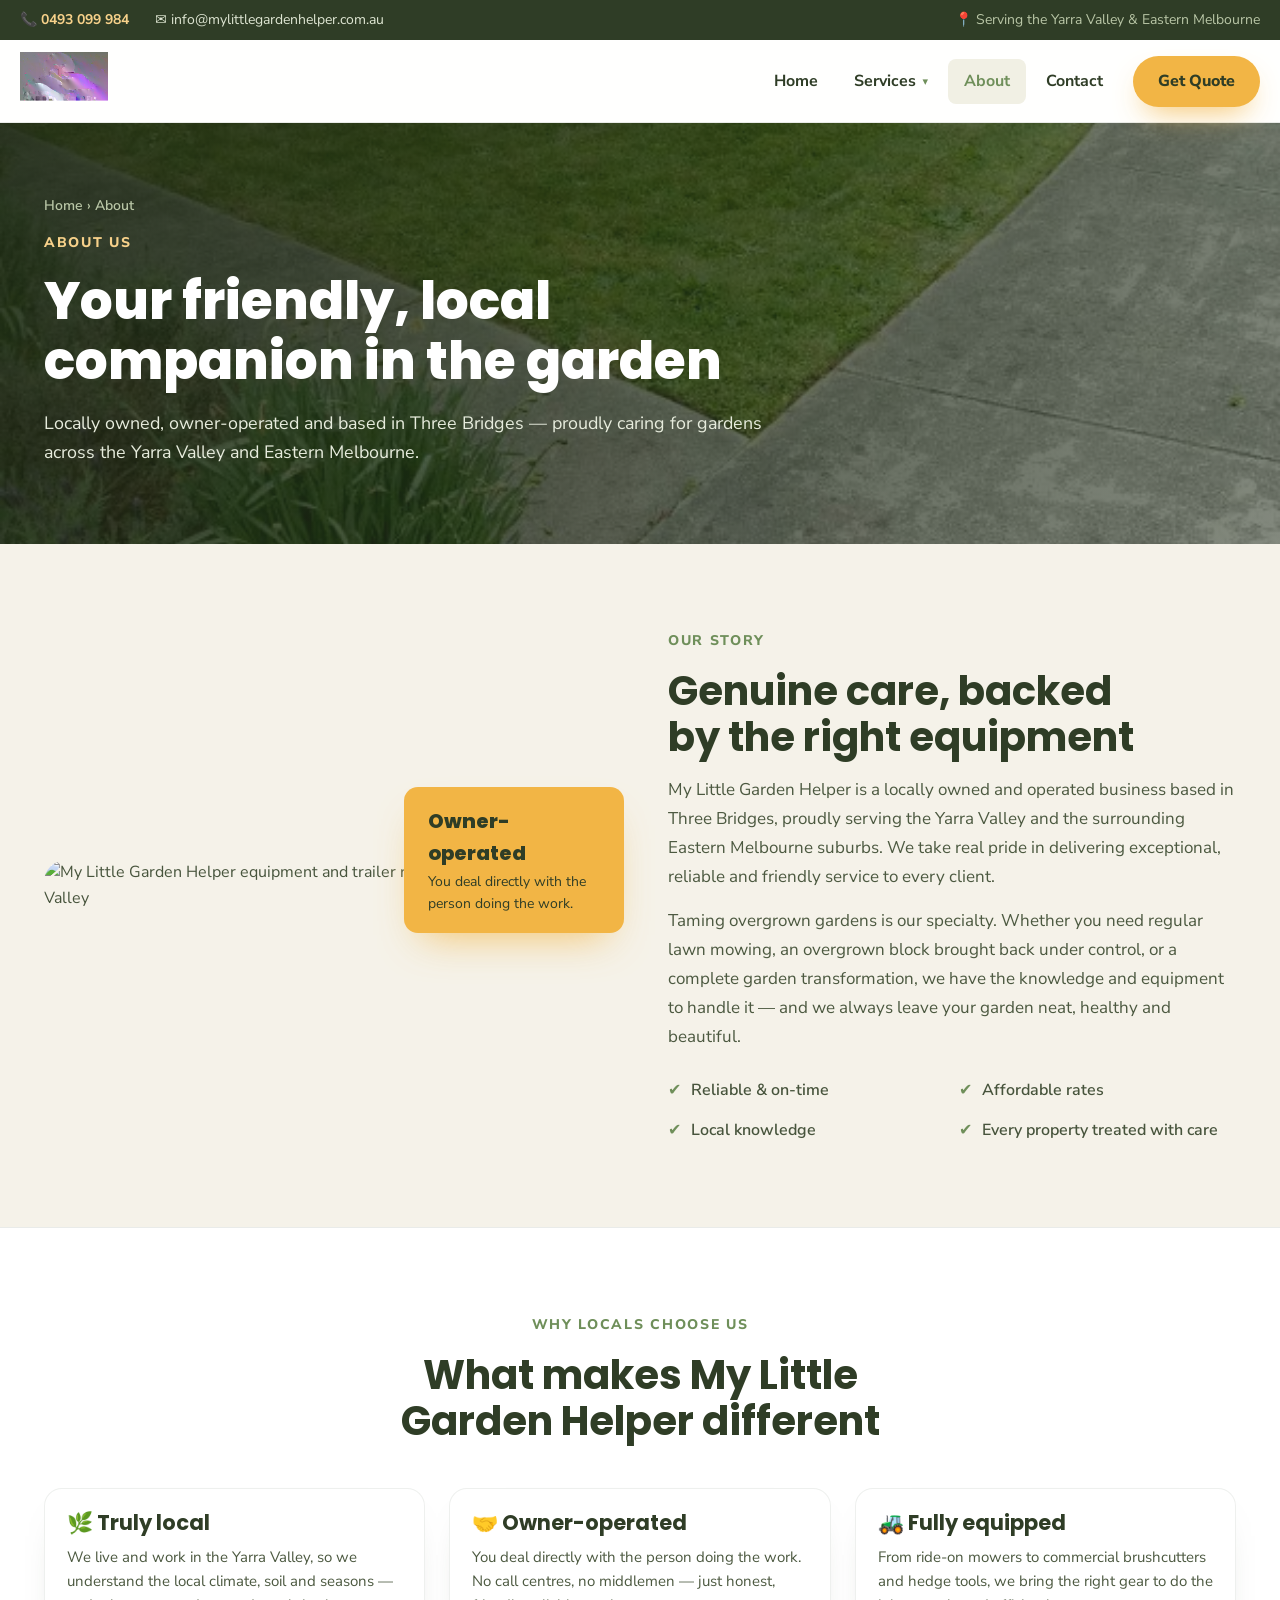
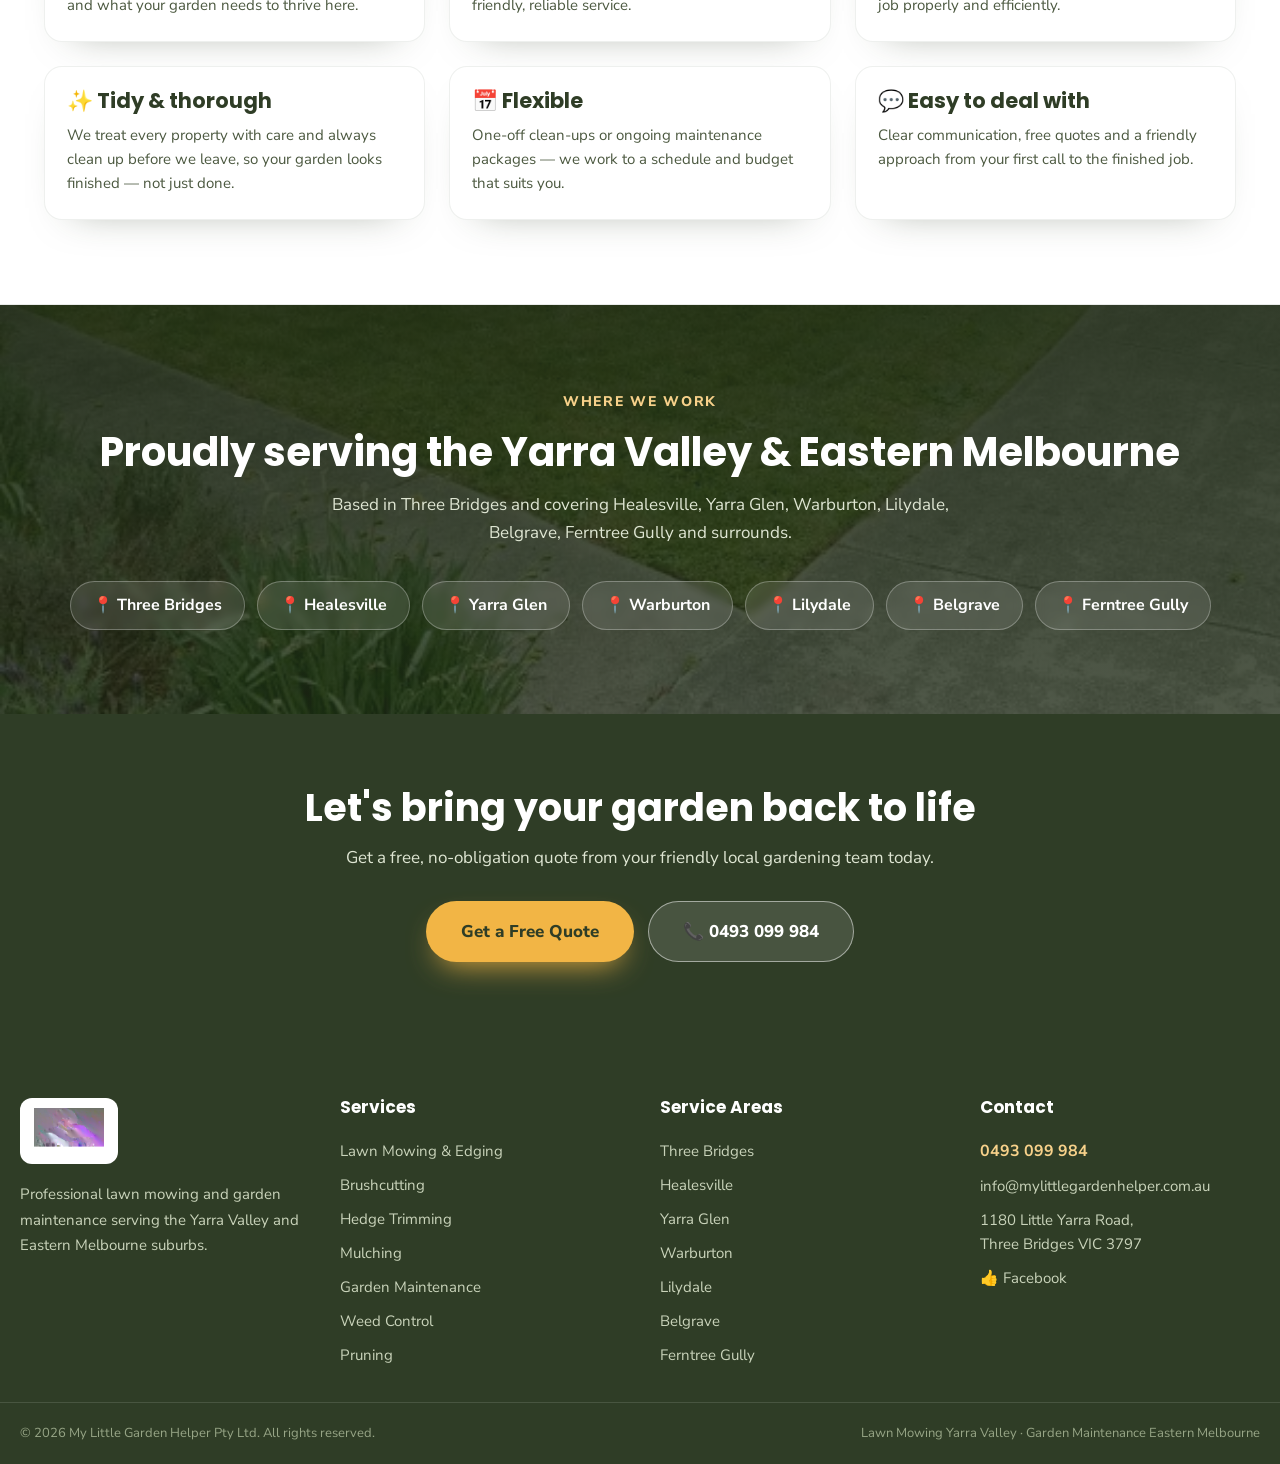
==== about/index.html @ b99c6c78 "Build My Little Garden Helper website (11 pages, SEO/GEO/AEO, Webflow-ready) - Homepage converted fr" ====
<!DOCTYPE html>
<html lang="en-AU">
<head>
<meta charset="utf-8">
<meta name="viewport" content="width=device-width, initial-scale=1">
<title>About My Little Garden Helper | Local Gardeners in the Yarra Valley</title>
<meta name="description" content="Meet My Little Garden Helper — a locally owned, owner-operated lawn mowing and garden maintenance business based in Three Bridges, serving the Yarra Valley and Eastern Melbourne." />
<link rel="canonical" href="https://www.mylittlegardenhelper.com.au/about/" />
<meta name="robots" content="index, follow" />
<meta name="theme-color" content="#2f3d26" />
<meta property="og:type" content="website" />
<meta property="og:site_name" content="My Little Garden Helper" />
<meta property="og:title" content="About My Little Garden Helper | Local Gardeners in the Yarra Valley" />
<meta property="og:description" content="Meet My Little Garden Helper — a locally owned, owner-operated lawn mowing and garden maintenance business based in Three Bridges, serving the Yarra Valley and Eastern Melbourne." />
<meta property="og:url" content="https://www.mylittlegardenhelper.com.au/about/" />
<meta property="og:image" content="https://www.mylittlegardenhelper.com.au/assets/contact.webp" />
<meta property="og:locale" content="en_AU" />
<meta name="twitter:card" content="summary_large_image" />
<meta name="twitter:title" content="About My Little Garden Helper | Local Gardeners in the Yarra Valley" />
<meta name="twitter:description" content="Meet My Little Garden Helper — a locally owned, owner-operated lawn mowing and garden maintenance business based in Three Bridges, serving the Yarra Valley and Eastern Melbourne." />
<meta name="twitter:image" content="https://www.mylittlegardenhelper.com.au/assets/contact.webp" />
<link rel="icon" href="/assets/favicon.svg" type="image/svg+xml" />
<link rel="preconnect" href="https://fonts.googleapis.com" />
<link rel="preconnect" href="https://fonts.gstatic.com" crossorigin />
<link href="https://fonts.googleapis.com/css2?family=Poppins:wght@500;600;700;800&family=Nunito+Sans:wght@400;600;700;800&display=swap" rel="stylesheet" />
<link rel="stylesheet" href="/assets/styles.css" />
<script type="application/ld+json">{"@context":"https://schema.org","@type":"BreadcrumbList","itemListElement":[{"@type":"ListItem","position":1,"name":"Home","item":"https://www.mylittlegardenhelper.com.au/"},{"@type":"ListItem","position":2,"name":"About","item":"https://www.mylittlegardenhelper.com.au/about/"}]}</script>
</head>
<body>
<!-- TOP BAR -->
<div class="topbar">
  <div class="container topbar__inner">
    <div class="topbar__group">
      <a href="tel:+61493099984" class="topbar__phone">📞 0493 099 984</a>
      <a href="mailto:info@mylittlegardenhelper.com.au" class="topbar__email">✉ info@mylittlegardenhelper.com.au</a>
    </div>
    <div class="topbar__loc">📍 Serving the Yarra Valley &amp; Eastern Melbourne</div>
  </div>
</div>

<!-- HEADER -->
<header class="site-header">
  <div class="container site-header__inner">
    <a href="/" class="logo" aria-label="My Little Garden Helper home">
      <img src="/assets/logo.webp" alt="My Little Garden Helper — lawn mowing and garden services Yarra Valley" width="180" height="58" />
    </a>
    <nav class="nav" aria-label="Primary">
      <a href="/" class="nav__link">Home</a>
      <div class="nav__item">
        <a href="/services/" class="nav__link nav__toggle">Services <span class="nav__caret">▾</span></a>
        <div class="nav__dropdown">
          <div class="nav__menu">
            <a href="/services/lawn-mowing/"><span class="ico">🚜</span>Lawn Mowing &amp; Edging</a>
            <a href="/services/brushcutting/"><span class="ico">🌾</span>Brushcutting</a>
            <a href="/services/hedge-trimming/"><span class="ico">✂️</span>Hedge Trimming</a>
            <a href="/services/mulching/"><span class="ico">🍂</span>Mulching</a>
            <a href="/services/garden-maintenance/"><span class="ico">🌳</span>Garden Maintenance</a>
            <a href="/services/weed-control/"><span class="ico">🌱</span>Weed Control</a>
            <a href="/services/pruning/"><span class="ico">🌿</span>Pruning</a>
          </div>
        </div>
      </div>
      <a href="/about/" class="nav__link" aria-current="page">About</a>
      <a href="/contact/" class="nav__link">Contact</a>
      <a href="/contact/" class="btn btn--gold nav__cta">Get Quote</a>
    </nav>
    <button class="nav-toggle" data-nav-toggle aria-label="Toggle menu" aria-expanded="false">☰</button>
  </div>
  <div class="mobile-nav" data-mobile-nav>
    <div class="container">
      <a href="/">Home</a>
      <div class="mobile-nav__label">Services</div>
      <a href="/services/lawn-mowing/" class="mobile-nav__svc">🚜 Lawn Mowing &amp; Edging</a>
      <a href="/services/brushcutting/" class="mobile-nav__svc">🌾 Brushcutting</a>
      <a href="/services/hedge-trimming/" class="mobile-nav__svc">✂️ Hedge Trimming</a>
      <a href="/services/mulching/" class="mobile-nav__svc">🍂 Mulching</a>
      <a href="/services/garden-maintenance/" class="mobile-nav__svc">🌳 Garden Maintenance</a>
      <a href="/services/weed-control/" class="mobile-nav__svc">🌱 Weed Control</a>
      <a href="/services/pruning/" class="mobile-nav__svc">🌿 Pruning</a>
      <a href="/about/" class="mobile-nav__sep">About</a>
      <a href="/contact/" class="mobile-nav__sep">Contact</a>
      <a href="/contact/" class="mobile-nav__cta">Get a Free Quote</a>
    </div>
  </div>
</header>

<main>

<section class="page-hero">
  <div class="page-hero__bg" style="background-image: url('/assets/hero.webp');"></div>
  <div class="page-hero__overlay"></div>
  <div class="container">
    <div class="page-hero__inner">
      <nav class="breadcrumb" aria-label="Breadcrumb"><a href="/">Home</a> › <span>About</span></nav>
      <span class="eyebrow eyebrow--gold" style="margin-top:14px;">About us</span>
      <h1 class="page-hero__title">Your friendly, local companion in the garden</h1>
      <p class="page-hero__text">Locally owned, owner-operated and based in Three Bridges — proudly caring for gardens across the Yarra Valley and Eastern Melbourne.</p>
    </div>
  </div>
</section>

<section class="section">
  <div class="container about-grid">
    <div class="about__media reveal">
      <img src="/assets/contact.webp" alt="My Little Garden Helper equipment and trailer ready for a job in the Yarra Valley" loading="lazy" />
      <div class="about__badge">
        <div class="about__badge-title">Owner-operated</div>
        <div class="about__badge-text">You deal directly with the person doing the work.</div>
      </div>
    </div>
    <div class="about__body reveal">
      <span class="eyebrow">Our story</span>
      <h2 class="section-title" style="text-align:left; margin-top:14px;">Genuine care, backed by the right equipment</h2>
      <p>My Little Garden Helper is a locally owned and operated business based in Three Bridges, proudly serving the Yarra Valley and the surrounding Eastern Melbourne suburbs. We take real pride in delivering exceptional, reliable and friendly service to every client.</p>
      <p>Taming overgrown gardens is our specialty. Whether you need regular lawn mowing, an overgrown block brought back under control, or a complete garden transformation, we have the knowledge and equipment to handle it — and we always leave your garden neat, healthy and beautiful.</p>
      <ul class="checklist">
        <li><span class="tick">✔</span><span>Reliable &amp; on-time</span></li>
        <li><span class="tick">✔</span><span>Affordable rates</span></li>
        <li><span class="tick">✔</span><span>Local knowledge</span></li>
        <li><span class="tick">✔</span><span>Every property treated with care</span></li>
      </ul>
    </div>
  </div>
</section>

<section class="section" style="background: var(--white); border-top:1px solid var(--line); border-bottom:1px solid var(--line);">
  <div class="container">
    <div class="section-head reveal">
      <span class="eyebrow">Why locals choose us</span>
      <h2 class="section-title">What makes My Little Garden Helper different</h2>
    </div>
    <div class="services-grid">
      <div class="service-card reveal" style="padding:0;"><div class="service-card__body"><h3>🌿 Truly local</h3><p>We live and work in the Yarra Valley, so we understand the local climate, soil and seasons — and what your garden needs to thrive here.</p></div></div>
      <div class="service-card reveal"><div class="service-card__body"><h3>🤝 Owner-operated</h3><p>You deal directly with the person doing the work. No call centres, no middlemen — just honest, friendly, reliable service.</p></div></div>
      <div class="service-card reveal"><div class="service-card__body"><h3>🚜 Fully equipped</h3><p>From ride-on mowers to commercial brushcutters and hedge tools, we bring the right gear to do the job properly and efficiently.</p></div></div>
      <div class="service-card reveal"><div class="service-card__body"><h3>✨ Tidy &amp; thorough</h3><p>We treat every property with care and always clean up before we leave, so your garden looks finished — not just done.</p></div></div>
      <div class="service-card reveal"><div class="service-card__body"><h3>📅 Flexible</h3><p>One-off clean-ups or ongoing maintenance packages — we work to a schedule and budget that suits you.</p></div></div>
      <div class="service-card reveal"><div class="service-card__body"><h3>💬 Easy to deal with</h3><p>Clear communication, free quotes and a friendly approach from your first call to the finished job.</p></div></div>
    </div>
  </div>
</section>

<section class="media-section">
  <div class="media-section__bg" style="background-image: url('/assets/hero.webp');"></div>
  <div class="media-section__overlay"></div>
  <div class="container media-section__inner reveal">
    <span class="eyebrow eyebrow--gold">Where we work</span>
    <h2 class="media-section__title">Proudly serving the Yarra Valley &amp; Eastern Melbourne</h2>
    <p class="media-section__text">Based in Three Bridges and covering Healesville, Yarra Glen, Warburton, Lilydale, Belgrave, Ferntree Gully and surrounds.</p>
    <div class="chips">
      <span class="chip">📍 Three Bridges</span><span class="chip">📍 Healesville</span><span class="chip">📍 Yarra Glen</span><span class="chip">📍 Warburton</span><span class="chip">📍 Lilydale</span><span class="chip">📍 Belgrave</span><span class="chip">📍 Ferntree Gully</span>
    </div>
  </div>
</section>

<section class="cta-band">
  <div class="container cta-band__inner reveal">
    <h2 class="cta-band__title">Let's bring your garden back to life</h2>
    <p class="cta-band__text">Get a free, no-obligation quote from your friendly local gardening team today.</p>
    <div class="cta-band__actions">
      <a href="/contact/" class="btn btn--gold btn--lg">Get a Free Quote</a>
      <a href="tel:+61493099984" class="btn btn--outline btn--lg">📞 0493 099 984</a>
    </div>
  </div>
</section>


</main>
<!-- FOOTER -->
<footer class="site-footer">
  <div class="container site-footer__grid">
    <div>
      <img src="/assets/logo.webp" alt="My Little Garden Helper logo" class="footer-logo" width="200" height="66" />
      <p>Professional lawn mowing and garden maintenance serving the Yarra Valley and Eastern Melbourne suburbs.</p>
    </div>
    <div>
      <h4>Services</h4>
      <a href="/services/lawn-mowing/">Lawn Mowing &amp; Edging</a>
      <a href="/services/brushcutting/">Brushcutting</a>
      <a href="/services/hedge-trimming/">Hedge Trimming</a>
      <a href="/services/mulching/">Mulching</a>
      <a href="/services/garden-maintenance/">Garden Maintenance</a>
      <a href="/services/weed-control/">Weed Control</a>
      <a href="/services/pruning/">Pruning</a>
    </div>
    <div>
      <h4>Service Areas</h4>
      <span class="footer-span">Three Bridges</span>
      <span class="footer-span">Healesville</span>
      <span class="footer-span">Yarra Glen</span>
      <span class="footer-span">Warburton</span>
      <span class="footer-span">Lilydale</span>
      <span class="footer-span">Belgrave</span>
      <span class="footer-span">Ferntree Gully</span>
    </div>
    <div>
      <h4>Contact</h4>
      <a href="tel:+61493099984" class="footer-phone">0493 099 984</a>
      <a href="mailto:info@mylittlegardenhelper.com.au">info@mylittlegardenhelper.com.au</a>
      <span class="footer-span">1180 Little Yarra Road,<br />Three Bridges VIC 3797</span>
      <a href="https://www.facebook.com/profile.php?id=100083377355214" target="_blank" rel="noopener">👍 Facebook</a>
    </div>
  </div>
  <div class="site-footer__bottom">
    <div class="container site-footer__bottom-inner">
      <span>© 2026 My Little Garden Helper Pty Ltd. All rights reserved.</span>
      <span>Lawn Mowing Yarra Valley · Garden Maintenance Eastern Melbourne</span>
    </div>
  </div>
</footer>

<script src="/assets/main.js"></script>
</body>
</html>
---- assets/styles.css ----
/* ===================================================================
   My Little Garden Helper — Brand stylesheet
   Brand kit sourced from the Claude Design homepage:
   Forest #2f3d26 · Leaf #6f8f5a · Gold #f2b545 · Cream #f5f2e9
   Display: Poppins · Body: Nunito Sans
   Webflow-ready: class-based, semantic, no build step.
   =================================================================== */

/* ---------- Design tokens ---------- */
:root {
  /* Brand greens */
  --forest-900: #1f2a16;
  --forest-800: #2f3d26;   /* headings, footer, deep sections */
  --forest-700: #47543c;   /* body text on light */
  --leaf-600:   #556e44;   /* links */
  --leaf-500:   #6f8f5a;   /* primary brand green */
  --leaf-300:   #b9c6a6;
  --leaf-100:   #dfe6d3;

  /* Warm gold accent */
  --gold-500: #f2b545;     /* primary CTA */
  --gold-300: #f7d18a;

  /* Neutrals (warm, green-tinted) */
  --text-body:  #4c5940;
  --text-muted: #6f7a5b;
  --cream:      #f5f2e9;   /* page background */
  --sand:       #eef0e3;   /* alt section */
  --oat:        #f1f0e4;   /* soft chips / hovers */
  --paper:      #faf9f3;   /* inputs */
  --white:      #ffffff;
  --line:       rgba(47, 61, 38, 0.10);

  /* Status */
  --before-red: #b4472f;

  /* Type */
  --font-display: 'Poppins', system-ui, -apple-system, sans-serif;
  --font-body:    'Nunito Sans', system-ui, -apple-system, sans-serif;

  /* Radii */
  --radius-sm: 10px;
  --radius-md: 14px;
  --radius-lg: 18px;
  --radius-xl: 22px;
  --radius-pill: 999px;

  /* Elevation (green-tinted) */
  --shadow-sm: 0 6px 14px -8px rgba(47, 61, 38, 0.35);
  --shadow-md: 0 18px 40px -30px rgba(47, 61, 38, 0.5);
  --shadow-lg: 0 30px 60px -34px rgba(47, 61, 38, 0.6);
  --shadow-gold: 0 14px 30px -12px rgba(242, 181, 69, 0.9);

  /* Layout */
  --container: 1240px;
}

/* ---------- Reset / base ---------- */
* { box-sizing: border-box; }
html { scroll-behavior: smooth; -webkit-text-size-adjust: 100%; }
body {
  margin: 0;
  font-family: var(--font-body);
  color: var(--forest-700);
  background: var(--cream);
  line-height: 1.6;
  -webkit-font-smoothing: antialiased;
  overflow-x: hidden;
}
h1, h2, h3, h4 { font-family: var(--font-display); color: var(--forest-800); margin: 0; line-height: 1.15; }
p { margin: 0; }
img { display: block; max-width: 100%; height: auto; }
a { color: var(--leaf-600); text-decoration: none; transition: color .2s ease; }
a:hover { color: var(--gold-500); }
ul { margin: 0; padding: 0; list-style: none; }
input, select, textarea, button { font-family: inherit; }
:focus-visible { outline: 3px solid var(--gold-500); outline-offset: 2px; border-radius: 4px; }

/* ---------- Layout helpers ---------- */
.container { max-width: var(--container); margin: 0 auto; padding: 0 24px; }
.section { padding: 84px 0; }
.section--tight { padding: 56px 0; }
.eyebrow {
  display: inline-block;
  color: var(--leaf-500);
  font-weight: 800;
  letter-spacing: .12em;
  text-transform: uppercase;
  font-size: 14px;
}
.eyebrow--gold { color: var(--gold-300); }
.section-head { text-align: center; max-width: 720px; margin: 0 auto 44px; }
.section-title { font-size: clamp(28px, 3.4vw, 40px); margin-top: 14px; text-wrap: balance; }
.section-intro { font-size: 17px; line-height: 1.65; margin-top: 14px; color: var(--text-body); }
.text-center { text-align: center; }

/* ---------- Buttons ---------- */
.btn {
  display: inline-flex; align-items: center; justify-content: center; gap: 10px;
  padding: 15px 32px;
  font-weight: 800; font-size: 16px;
  border-radius: var(--radius-pill);
  border: 1px solid transparent;
  cursor: pointer;
  transition: transform .2s ease, background .2s ease, color .2s ease, box-shadow .2s ease;
  text-align: center;
}
.btn:hover { transform: translateY(-2px); }
.btn--gold { background: var(--gold-500); color: var(--forest-800); box-shadow: var(--shadow-gold); }
.btn--gold:hover { background: var(--forest-800); color: var(--white); }
.btn--dark { background: var(--forest-800); color: var(--white); }
.btn--dark:hover { background: var(--leaf-500); color: var(--white); }
.btn--outline { background: rgba(255,255,255,0.12); border-color: rgba(255,255,255,0.5); color: var(--white); }
.btn--outline:hover { background: rgba(255,255,255,0.22); color: var(--white); }
.btn--lg { padding: 16px 34px; font-size: 17px; }

/* ---------- Top bar ---------- */
.topbar { background: var(--forest-800); color: var(--leaf-100); font-size: 14px; }
.topbar__inner {
  display: flex; flex-wrap: wrap; gap: 8px 26px; align-items: center; justify-content: space-between;
  padding: 9px 0;
}
.topbar__group { display: flex; flex-wrap: wrap; gap: 8px 26px; align-items: center; }
.topbar a { display: inline-flex; align-items: center; gap: 8px; }
.topbar__phone { color: var(--gold-300); font-weight: 700; }
.topbar__phone:hover { color: var(--white); }
.topbar__email { color: var(--leaf-100); }
.topbar__email:hover { color: var(--white); }
.topbar__loc { display: inline-flex; align-items: center; gap: 8px; color: var(--leaf-300); }

/* ---------- Header / nav ---------- */
.site-header {
  position: sticky; top: 0; z-index: 60;
  background: rgba(255,255,255,0.95);
  backdrop-filter: blur(10px);
  border-bottom: 1px solid var(--line);
}
.site-header__inner {
  display: flex; align-items: center; justify-content: space-between; gap: 20px;
  padding: 12px 0;
}
.logo { display: flex; align-items: center; }
.logo img { height: 58px; width: auto; }
.nav { display: flex; align-items: center; gap: 4px; }
.nav__link {
  padding: 10px 16px; font-weight: 700; color: var(--forest-800);
  border-radius: 8px;
}
.nav__link:hover, .nav__link[aria-current="page"] { color: var(--leaf-500); background: var(--oat); }

.nav__item { position: relative; }
.nav__toggle { display: inline-flex; align-items: center; gap: 6px; background: none; border: none; }
.nav__caret { font-size: 11px; color: var(--leaf-500); }
.nav__dropdown {
  position: absolute; top: 100%; left: 0; padding-top: 8px; width: 300px;
  opacity: 0; visibility: hidden; transform: translateY(6px);
  transition: opacity .18s ease, transform .18s ease, visibility .18s;
}
.nav__item:hover .nav__dropdown, .nav__item:focus-within .nav__dropdown {
  opacity: 1; visibility: visible; transform: translateY(0);
}
.nav__menu {
  background: var(--white); border: 1px solid var(--line); border-radius: var(--radius-md);
  box-shadow: 0 24px 48px -20px rgba(47,61,38,0.35); padding: 8px;
}
.nav__menu a {
  display: flex; align-items: center; gap: 12px; padding: 11px 12px;
  border-radius: var(--radius-sm); color: var(--forest-800); font-weight: 600;
}
.nav__menu a:hover { background: var(--oat); color: var(--leaf-600); }
.nav__menu .ico { font-size: 18px; }
.nav__cta { margin-left: 10px; padding: 12px 24px; }

.nav-toggle {
  display: none; background: var(--forest-800); color: #fff; border: none;
  width: 46px; height: 46px; border-radius: var(--radius-sm); font-size: 20px; cursor: pointer;
}
.mobile-nav { display: none; border-top: 1px solid var(--line); background: var(--white); padding: 12px 0 20px; }
.mobile-nav.is-open { display: block; animation: fadeUp .2s ease both; }
.mobile-nav a { display: block; padding: 12px 4px; font-weight: 700; color: var(--forest-800); }
.mobile-nav__label {
  padding: 12px 4px 6px; font-weight: 800; color: var(--leaf-500);
  font-size: 13px; letter-spacing: .05em; text-transform: uppercase;
}
.mobile-nav__svc { display: flex !important; gap: 10px; padding: 10px 4px !important; color: var(--text-body) !important; font-weight: 600 !important; }
.mobile-nav__sep { border-top: 1px solid #eee; }
.mobile-nav__cta { text-align: center; margin-top: 14px; padding: 14px; background: var(--gold-500); color: var(--forest-800) !important; border-radius: var(--radius-pill); }

/* ---------- Hero ---------- */
.hero { position: relative; }
.hero__bg { position: absolute; inset: 0; background-size: cover; background-position: center; }
.hero__overlay {
  position: absolute; inset: 0;
  background: linear-gradient(100deg, rgba(31,42,22,0.86) 0%, rgba(31,42,22,0.62) 42%, rgba(31,42,22,0.12) 100%);
}
.hero__inner { position: relative; padding: 96px 0 108px; }
.hero__content { max-width: 660px; animation: fadeUp .7s ease both; }
.hero__badge {
  display: inline-flex; align-items: center; gap: 8px;
  background: rgba(242,181,69,0.2); border: 1px solid rgba(242,181,69,0.5);
  color: var(--gold-300); font-weight: 700; font-size: 14px;
  padding: 8px 16px; border-radius: var(--radius-pill);
}
.hero__title { color: #fff; font-size: clamp(38px, 5.4vw, 62px); line-height: 1.05; font-weight: 800; margin: 22px 0 0; text-wrap: balance; }
.hero__text { color: #e7ecdd; font-size: clamp(17px, 1.5vw, 20px); line-height: 1.6; margin-top: 20px; max-width: 560px; }
.hero__text strong { color: #fff; }
.hero__actions { display: flex; flex-wrap: wrap; gap: 14px; margin-top: 32px; }
.hero__stats { display: flex; flex-wrap: wrap; gap: 28px; margin-top: 40px; }
.hero__stat-num { color: var(--gold-300); font-size: 30px; font-family: var(--font-display); font-weight: 800; }
.hero__stat-label { color: #cfd8c1; font-size: 14px; }
.hero__divider { width: 1px; background: rgba(255,255,255,0.25); }

/* Compact page hero (interior pages) */
.page-hero { position: relative; }
.page-hero__bg { position: absolute; inset: 0; background-size: cover; background-position: center; }
.page-hero__overlay { position: absolute; inset: 0; background: linear-gradient(120deg, rgba(31,42,22,0.9) 0%, rgba(31,42,22,0.72) 55%, rgba(31,42,22,0.55) 100%); }
.page-hero__inner { position: relative; padding: 72px 0 78px; max-width: 760px; animation: fadeUp .6s ease both; }
.page-hero__title { color: #fff; font-size: clamp(32px, 4.4vw, 52px); font-weight: 800; margin-top: 16px; text-wrap: balance; }
.page-hero__text { color: #e7ecdd; font-size: clamp(16px, 1.4vw, 19px); line-height: 1.6; margin-top: 18px; }
.breadcrumb { color: var(--leaf-300); font-size: 14px; font-weight: 600; }
.breadcrumb a { color: var(--leaf-300); }
.breadcrumb a:hover { color: var(--gold-300); }

/* ---------- Feature strip ---------- */
.feature-strip { background: var(--leaf-500); }
.feature-strip__grid {
  display: grid; grid-template-columns: repeat(auto-fit, minmax(230px, 1fr)); gap: 14px;
  padding: 26px 0;
}
.feature { display: flex; align-items: center; gap: 14px; color: #fff; }
.feature__ico { font-size: 26px; }
.feature__title { font-weight: 800; font-family: var(--font-display); }
.feature__text { font-size: 14px; color: #e3ecd7; }

/* ---------- Intro block ---------- */
.intro { max-width: 900px; margin: 0 auto; text-align: center; }
.intro p { font-size: 18px; line-height: 1.7; margin-top: 20px; color: var(--text-body); }
.intro strong { color: var(--forest-800); }

/* ---------- Service cards ---------- */
.services-grid { display: grid; grid-template-columns: repeat(auto-fill, minmax(300px, 1fr)); gap: 24px; }
.service-card {
  background: var(--white); border: 1px solid rgba(47,61,38,0.08);
  border-radius: var(--radius-lg); overflow: hidden; box-shadow: var(--shadow-md);
  display: flex; flex-direction: column;
  transition: transform .25s ease, box-shadow .25s ease;
}
.service-card:hover { transform: translateY(-6px); box-shadow: 0 28px 50px -28px rgba(47,61,38,0.55); }
.service-card__media { height: 200px; overflow: hidden; position: relative; }
.service-card__media img { width: 100%; height: 100%; object-fit: cover; transition: transform .5s ease; }
.service-card:hover .service-card__media img { transform: scale(1.06); }
.service-card__icon {
  position: absolute; top: 14px; left: 14px; background: rgba(255,255,255,0.94);
  width: 46px; height: 46px; border-radius: 12px; display: grid; place-items: center;
  font-size: 22px; box-shadow: 0 6px 14px -8px rgba(0,0,0,0.5);
}
.service-card__body { padding: 22px 22px 24px; flex: 1; display: flex; flex-direction: column; }
.service-card__body h3 { font-size: 21px; }
.service-card__body p { font-size: 15px; line-height: 1.6; margin-top: 10px; color: var(--text-body); flex: 1; }
.service-card__link { margin-top: 16px; font-weight: 800; color: var(--leaf-500); display: inline-flex; align-items: center; gap: 6px; transition: gap .2s ease, color .2s ease; }
.service-card__link:hover { gap: 12px; color: var(--gold-500); }

/* ---------- About ---------- */
.about-grid { display: grid; grid-template-columns: repeat(auto-fit, minmax(320px, 1fr)); gap: 56px; align-items: center; }
.about__media { position: relative; }
.about__media img { width: 100%; border-radius: var(--radius-xl); box-shadow: var(--shadow-lg); }
.about__badge {
  position: absolute; bottom: -22px; right: -12px; background: var(--gold-500); color: var(--forest-800);
  padding: 18px 24px; border-radius: var(--radius-md); box-shadow: 0 20px 40px -18px rgba(242,181,69,0.8); max-width: 220px;
}
.about__badge-title { font-family: var(--font-display); font-weight: 800; font-size: 20px; }
.about__badge-text { font-size: 14px; margin-top: 2px; }
.about__body p { font-size: 17px; line-height: 1.7; margin-top: 16px; color: var(--text-body); }
.checklist { display: grid; grid-template-columns: 1fr 1fr; gap: 14px; margin-top: 26px; }
.checklist li { display: flex; gap: 10px; align-items: flex-start; font-weight: 600; }
.checklist .tick { color: var(--leaf-500); font-weight: 800; }

/* ---------- Before / after ---------- */
.ba-grid { display: grid; grid-template-columns: repeat(auto-fit, minmax(300px, 1fr)); gap: 24px; }
.ba-card { position: relative; border-radius: var(--radius-lg); overflow: hidden; box-shadow: 0 20px 44px -30px rgba(47,61,38,0.6); }
.ba-card img { width: 100%; height: 380px; object-fit: cover; }
.ba-badge { position: absolute; top: 16px; left: 16px; color: #fff; font-weight: 800; padding: 8px 18px; border-radius: var(--radius-pill); font-size: 14px; letter-spacing: .05em; }
.ba-badge--before { background: var(--before-red); }
.ba-badge--after { background: var(--leaf-500); }

/* ---------- Dark media section (areas) ---------- */
.media-section { position: relative; }
.media-section__bg { position: absolute; inset: 0; background-size: cover; background-position: center; }
.media-section__overlay { position: absolute; inset: 0; background: linear-gradient(180deg, rgba(31,42,22,0.9), rgba(31,42,22,0.78)); }
.media-section__inner { position: relative; text-align: center; padding: 84px 0; }
.media-section__title { color: #fff; font-size: clamp(28px, 3.4vw, 40px); margin-top: 14px; }
.media-section__text { color: var(--leaf-100); font-size: 17px; line-height: 1.65; margin: 16px auto 0; max-width: 640px; }
.chips { display: flex; flex-wrap: wrap; justify-content: center; gap: 12px; margin-top: 34px; }
.chip {
  background: rgba(255,255,255,0.1); border: 1px solid rgba(255,255,255,0.28); color: #fff;
  font-weight: 700; padding: 11px 22px; border-radius: var(--radius-pill); backdrop-filter: blur(4px);
}

/* ---------- FAQ ---------- */
.faq { max-width: 860px; margin: 0 auto; }
.faq__list { display: flex; flex-direction: column; gap: 14px; }
.faq__item { background: var(--white); border: 1px solid var(--line); border-radius: var(--radius-md); overflow: hidden; }
.faq__q {
  width: 100%; text-align: left; background: none; border: none;
  padding: 20px 22px; display: flex; align-items: center; justify-content: space-between; gap: 16px; cursor: pointer;
  font-family: var(--font-display); font-weight: 700; font-size: 17px; color: var(--forest-800);
}
.faq__sign { flex: none; width: 30px; height: 30px; border-radius: 8px; background: var(--oat); color: var(--leaf-500); font-weight: 800; font-size: 20px; display: grid; place-items: center; transition: transform .2s ease; }
.faq__item.is-open .faq__sign { transform: rotate(180deg); }
.faq__a { max-height: 0; overflow: hidden; transition: max-height .3s ease; }
.faq__a-inner { padding: 0 22px 22px; font-size: 16px; line-height: 1.7; color: var(--text-body); }

/* ---------- Contact ---------- */
.contact-section { background: var(--sand); }
.contact-grid { display: grid; grid-template-columns: repeat(auto-fit, minmax(320px, 1fr)); gap: 48px; }
.contact-methods { display: flex; flex-direction: column; gap: 18px; margin-top: 30px; }
.contact-method { display: flex; gap: 16px; align-items: center; }
.contact-method__ico { width: 52px; height: 52px; border-radius: var(--radius-md); background: var(--leaf-500); color: #fff; display: grid; place-items: center; font-size: 22px; flex: none; }
.contact-method__label { display: block; font-size: 13px; color: var(--text-muted); font-weight: 700; text-transform: uppercase; letter-spacing: .05em; }
.contact-method__value { display: block; font-family: var(--font-display); font-weight: 700; font-size: 18px; color: var(--forest-800); word-break: break-word; }
.social-link { display: inline-flex; align-items: center; gap: 10px; margin-top: 26px; font-weight: 800; color: var(--forest-800); }
.social-link:hover { color: var(--gold-500); }

.quote-card { background: var(--white); border-radius: var(--radius-xl); padding: 30px; box-shadow: var(--shadow-lg); }
.quote-card h2, .quote-card h3 { font-size: 22px; margin-bottom: 4px; }
.quote-card__note { font-size: 14px; color: var(--text-muted); margin-bottom: 18px; }
.field { display: block; margin-top: 14px; }
.field__label { display: block; font-size: 13px; font-weight: 700; color: var(--text-body); margin-bottom: 6px; }
.field__row { display: grid; grid-template-columns: 1fr 1fr; gap: 14px; }
.input, .select, .textarea {
  width: 100%; padding: 12px 14px; border: 1px solid rgba(47,61,38,0.18);
  border-radius: var(--radius-sm); font-size: 15px; background: var(--paper); color: var(--forest-800);
  transition: border-color .2s ease, box-shadow .2s ease;
}
.input:focus, .select:focus, .textarea:focus { outline: none; border-color: var(--leaf-500); box-shadow: 0 0 0 3px rgba(111,143,90,0.18); }
.textarea { resize: vertical; }
.form-success { text-align: center; padding: 40px 10px; }
.form-success__ico { font-size: 54px; }
.form-success h3 { font-size: 24px; margin-top: 12px; }
.form-success p { font-size: 16px; line-height: 1.6; margin-top: 10px; color: var(--text-body); }
.is-hidden { display: none !important; }

/* ---------- CTA band ---------- */
.cta-band { background: var(--forest-800); }
.cta-band__inner { text-align: center; padding: 72px 0; }
.cta-band__title { color: #fff; font-size: clamp(26px, 3.2vw, 38px); }
.cta-band__text { color: var(--leaf-100); font-size: 17px; line-height: 1.6; margin: 14px auto 30px; max-width: 620px; }
.cta-band__actions { display: flex; flex-wrap: wrap; gap: 14px; justify-content: center; }

/* ---------- Content prose (service/about pages) ---------- */
.prose { max-width: 760px; }
.prose p { font-size: 17px; line-height: 1.75; margin-top: 18px; color: var(--text-body); }
.prose h2 { font-size: clamp(24px, 3vw, 34px); margin-top: 40px; }
.prose h3 { font-size: 22px; margin-top: 28px; }
.prose ul.bullets { margin-top: 18px; display: flex; flex-direction: column; gap: 12px; }
.prose ul.bullets li { position: relative; padding-left: 30px; font-size: 17px; line-height: 1.6; color: var(--text-body); }
.prose ul.bullets li::before { content: "✔"; position: absolute; left: 0; color: var(--leaf-500); font-weight: 800; }
.split { display: grid; grid-template-columns: repeat(auto-fit, minmax(320px, 1fr)); gap: 48px; align-items: center; }
.split__media img { width: 100%; border-radius: var(--radius-xl); box-shadow: var(--shadow-lg); }

/* Related services */
.related-grid { display: grid; grid-template-columns: repeat(auto-fit, minmax(220px, 1fr)); gap: 16px; }
.related-card {
  display: flex; align-items: center; gap: 12px; padding: 18px 20px;
  background: var(--white); border: 1px solid var(--line); border-radius: var(--radius-md);
  font-weight: 700; color: var(--forest-800); box-shadow: var(--shadow-sm);
  transition: transform .2s ease, box-shadow .2s ease;
}
.related-card:hover { transform: translateY(-4px); box-shadow: var(--shadow-md); color: var(--leaf-600); }
.related-card .ico { font-size: 22px; }

/* ---------- Footer ---------- */
.site-footer { background: var(--forest-800); color: #c9d3ba; }
.site-footer__grid { display: grid; grid-template-columns: repeat(auto-fit, minmax(220px, 1fr)); gap: 40px; padding: 64px 0 30px; }
.site-footer h4 { color: #fff; font-size: 17px; margin-bottom: 16px; }
.site-footer p { font-size: 15px; line-height: 1.7; margin-top: 18px; max-width: 300px; }
.footer-logo { height: 66px; width: auto; background: #fff; padding: 10px 14px; border-radius: 12px; }
.site-footer a { display: block; color: #c9d3ba; padding: 5px 0; font-size: 15px; }
.site-footer a:hover { color: var(--gold-300); }
.site-footer .footer-span { display: block; color: #c9d3ba; padding: 5px 0; font-size: 15px; }
.footer-phone { color: var(--gold-300) !important; font-weight: 700; font-size: 16px !important; }
.site-footer__bottom { border-top: 1px solid rgba(255,255,255,0.12); }
.site-footer__bottom-inner { display: flex; flex-wrap: wrap; gap: 8px 20px; justify-content: space-between; padding: 20px 0; font-size: 13px; color: #97a586; }

/* ---------- Reveal on scroll ---------- */
.reveal { opacity: 0; transform: translateY(24px); transition: opacity .7s ease, transform .7s ease; }
.reveal.is-visible { opacity: 1; transform: translateY(0); }

/* ---------- Animations ---------- */
@keyframes fadeUp { from { opacity: 0; transform: translateY(24px); } to { opacity: 1; transform: translateY(0); } }

/* ---------- Responsive ---------- */
@media (max-width: 900px) {
  .nav { display: none; }
  .nav-toggle { display: block; }
  .section { padding: 60px 0; }
  .about-grid, .split { gap: 40px; }
  .about__badge { position: static; margin-top: 18px; max-width: none; }
  .hero__inner { padding: 72px 0 84px; }
}
@media (max-width: 560px) {
  .checklist { grid-template-columns: 1fr; }
  .field__row { grid-template-columns: 1fr; }
  .hero__stats { gap: 18px; }
  .container { padding: 0 18px; }
}

/* ---------- Reduced motion ---------- */
@media (prefers-reduced-motion: reduce) {
  * { animation-duration: .001ms !important; transition-duration: .001ms !important; scroll-behavior: auto !important; }
  .reveal { opacity: 1; transform: none; }
}
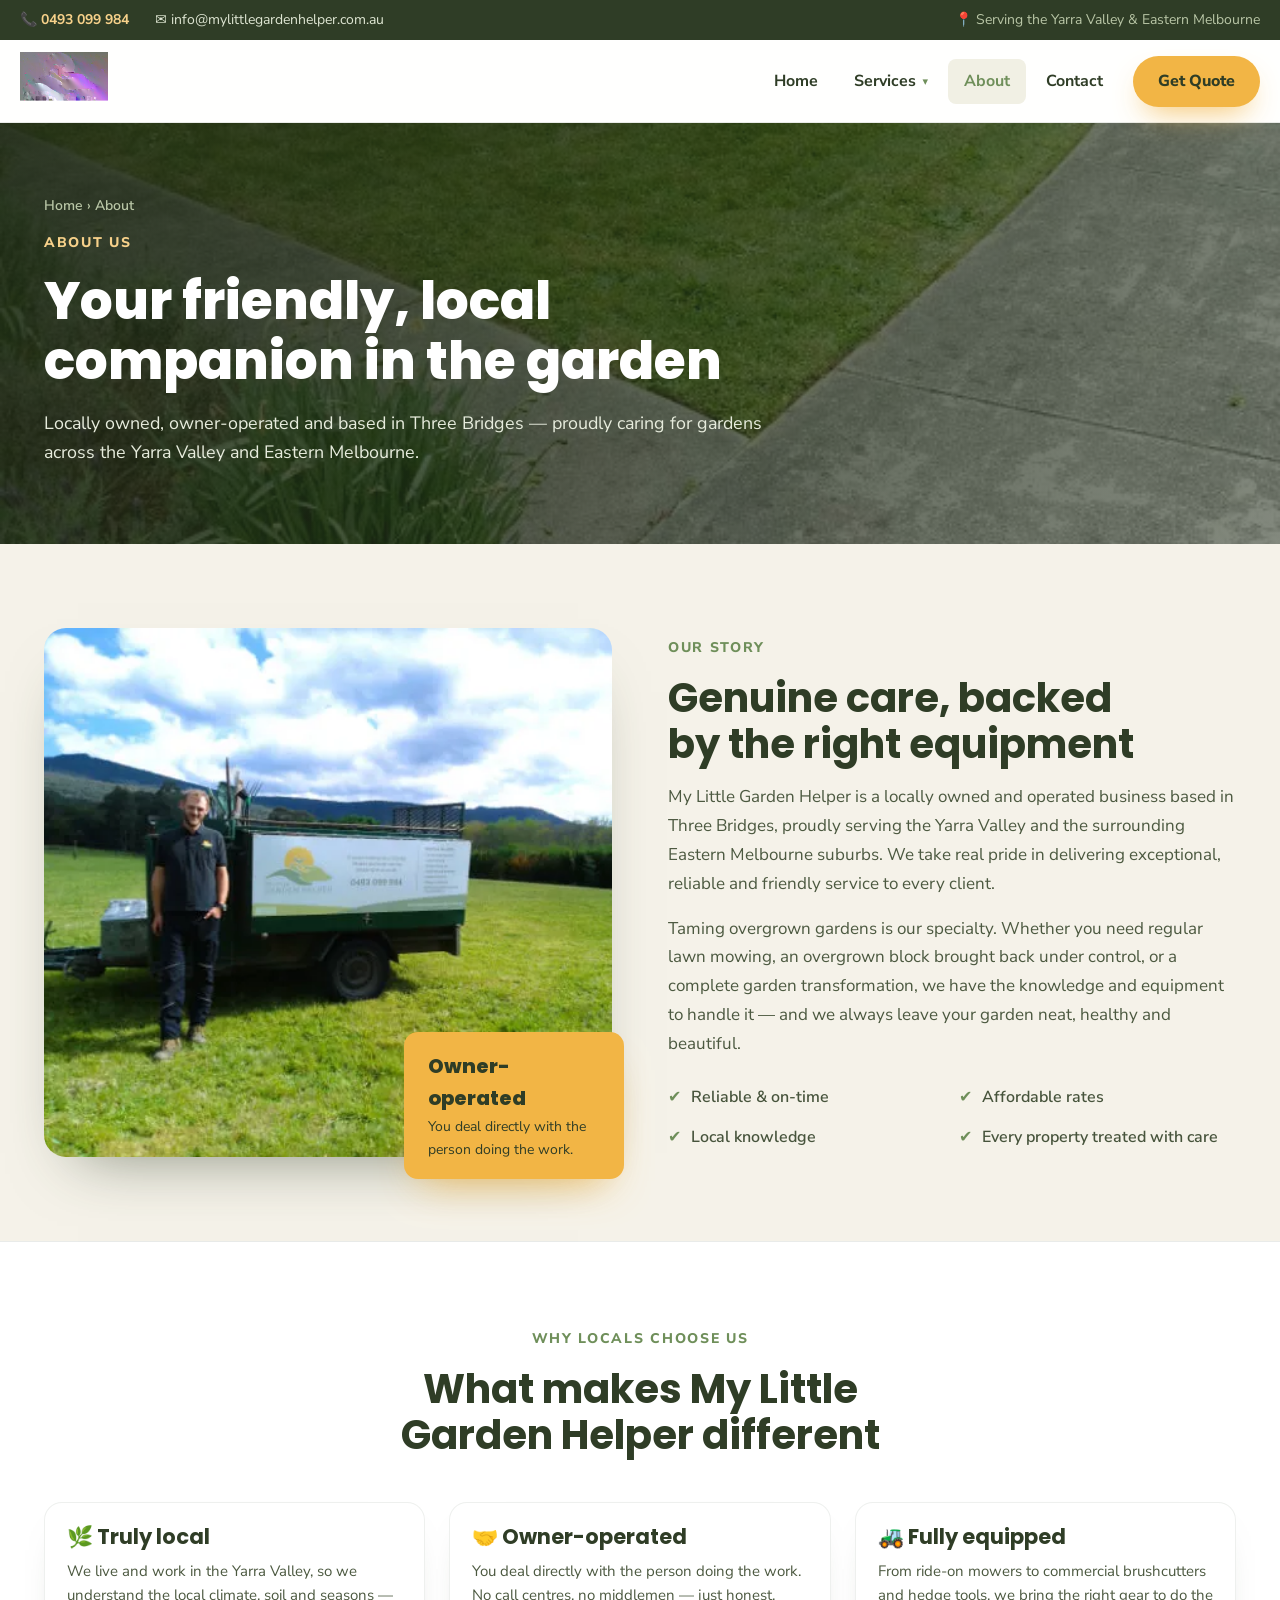
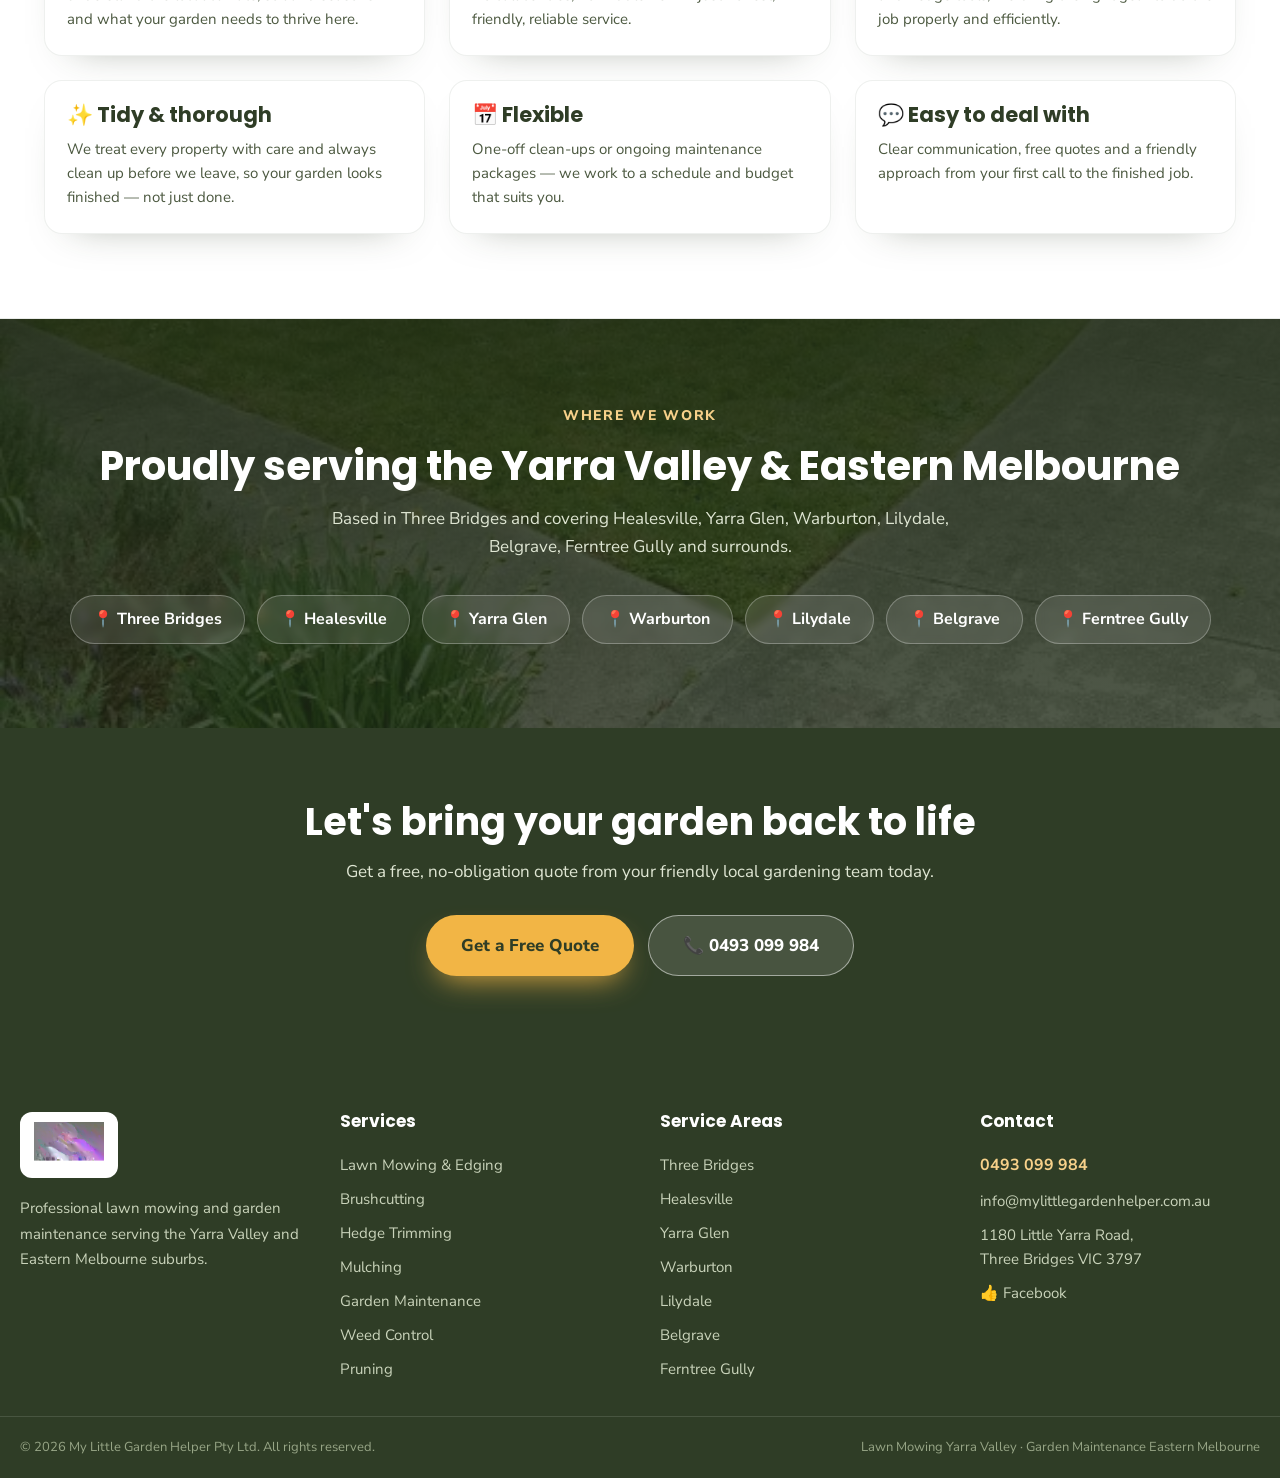
==== commit 7283e2fd: "Use relative paths for subpath hosting (GitHub Pages) + add .nojekyll Makes assets and internal link" ====
--- a/about/index.html
+++ b/about/index.html
@@ -19,11 +19,11 @@
 <meta name="twitter:title" content="About My Little Garden Helper | Local Gardeners in the Yarra Valley" />
 <meta name="twitter:description" content="Meet My Little Garden Helper — a locally owned, owner-operated lawn mowing and garden maintenance business based in Three Bridges, serving the Yarra Valley and Eastern Melbourne." />
 <meta name="twitter:image" content="https://www.mylittlegardenhelper.com.au/assets/contact.webp" />
-<link rel="icon" href="/assets/favicon.svg" type="image/svg+xml" />
+<link rel="icon" href="../assets/favicon.svg" type="image/svg+xml" />
 <link rel="preconnect" href="https://fonts.googleapis.com" />
 <link rel="preconnect" href="https://fonts.gstatic.com" crossorigin />
 <link href="https://fonts.googleapis.com/css2?family=Poppins:wght@500;600;700;800&family=Nunito+Sans:wght@400;600;700;800&display=swap" rel="stylesheet" />
-<link rel="stylesheet" href="/assets/styles.css" />
+<link rel="stylesheet" href="../assets/styles.css" />
 <script type="application/ld+json">{"@context":"https://schema.org","@type":"BreadcrumbList","itemListElement":[{"@type":"ListItem","position":1,"name":"Home","item":"https://www.mylittlegardenhelper.com.au/"},{"@type":"ListItem","position":2,"name":"About","item":"https://www.mylittlegardenhelper.com.au/about/"}]}</script>
 </head>
 <body>
@@ -41,45 +41,45 @@
 <!-- HEADER -->
 <header class="site-header">
   <div class="container site-header__inner">
-    <a href="/" class="logo" aria-label="My Little Garden Helper home">
-      <img src="/assets/logo.webp" alt="My Little Garden Helper — lawn mowing and garden services Yarra Valley" width="180" height="58" />
+    <a href="../" class="logo" aria-label="My Little Garden Helper home">
+      <img src="../assets/logo.webp" alt="My Little Garden Helper — lawn mowing and garden services Yarra Valley" width="180" height="58" />
     </a>
     <nav class="nav" aria-label="Primary">
-      <a href="/" class="nav__link">Home</a>
+      <a href="../" class="nav__link">Home</a>
       <div class="nav__item">
-        <a href="/services/" class="nav__link nav__toggle">Services <span class="nav__caret">▾</span></a>
+        <a href="../services/" class="nav__link nav__toggle">Services <span class="nav__caret">▾</span></a>
         <div class="nav__dropdown">
           <div class="nav__menu">
-            <a href="/services/lawn-mowing/"><span class="ico">🚜</span>Lawn Mowing &amp; Edging</a>
-            <a href="/services/brushcutting/"><span class="ico">🌾</span>Brushcutting</a>
-            <a href="/services/hedge-trimming/"><span class="ico">✂️</span>Hedge Trimming</a>
-            <a href="/services/mulching/"><span class="ico">🍂</span>Mulching</a>
-            <a href="/services/garden-maintenance/"><span class="ico">🌳</span>Garden Maintenance</a>
-            <a href="/services/weed-control/"><span class="ico">🌱</span>Weed Control</a>
-            <a href="/services/pruning/"><span class="ico">🌿</span>Pruning</a>
+            <a href="../services/lawn-mowing/"><span class="ico">🚜</span>Lawn Mowing &amp; Edging</a>
+            <a href="../services/brushcutting/"><span class="ico">🌾</span>Brushcutting</a>
+            <a href="../services/hedge-trimming/"><span class="ico">✂️</span>Hedge Trimming</a>
+            <a href="../services/mulching/"><span class="ico">🍂</span>Mulching</a>
+            <a href="../services/garden-maintenance/"><span class="ico">🌳</span>Garden Maintenance</a>
+            <a href="../services/weed-control/"><span class="ico">🌱</span>Weed Control</a>
+            <a href="../services/pruning/"><span class="ico">🌿</span>Pruning</a>
           </div>
         </div>
       </div>
-      <a href="/about/" class="nav__link" aria-current="page">About</a>
-      <a href="/contact/" class="nav__link">Contact</a>
-      <a href="/contact/" class="btn btn--gold nav__cta">Get Quote</a>
+      <a href="../about/" class="nav__link" aria-current="page">About</a>
+      <a href="../contact/" class="nav__link">Contact</a>
+      <a href="../contact/" class="btn btn--gold nav__cta">Get Quote</a>
     </nav>
     <button class="nav-toggle" data-nav-toggle aria-label="Toggle menu" aria-expanded="false">☰</button>
   </div>
   <div class="mobile-nav" data-mobile-nav>
     <div class="container">
-      <a href="/">Home</a>
+      <a href="../">Home</a>
       <div class="mobile-nav__label">Services</div>
-      <a href="/services/lawn-mowing/" class="mobile-nav__svc">🚜 Lawn Mowing &amp; Edging</a>
-      <a href="/services/brushcutting/" class="mobile-nav__svc">🌾 Brushcutting</a>
-      <a href="/services/hedge-trimming/" class="mobile-nav__svc">✂️ Hedge Trimming</a>
-      <a href="/services/mulching/" class="mobile-nav__svc">🍂 Mulching</a>
-      <a href="/services/garden-maintenance/" class="mobile-nav__svc">🌳 Garden Maintenance</a>
-      <a href="/services/weed-control/" class="mobile-nav__svc">🌱 Weed Control</a>
-      <a href="/services/pruning/" class="mobile-nav__svc">🌿 Pruning</a>
-      <a href="/about/" class="mobile-nav__sep">About</a>
-      <a href="/contact/" class="mobile-nav__sep">Contact</a>
-      <a href="/contact/" class="mobile-nav__cta">Get a Free Quote</a>
+      <a href="../services/lawn-mowing/" class="mobile-nav__svc">🚜 Lawn Mowing &amp; Edging</a>
+      <a href="../services/brushcutting/" class="mobile-nav__svc">🌾 Brushcutting</a>
+      <a href="../services/hedge-trimming/" class="mobile-nav__svc">✂️ Hedge Trimming</a>
+      <a href="../services/mulching/" class="mobile-nav__svc">🍂 Mulching</a>
+      <a href="../services/garden-maintenance/" class="mobile-nav__svc">🌳 Garden Maintenance</a>
+      <a href="../services/weed-control/" class="mobile-nav__svc">🌱 Weed Control</a>
+      <a href="../services/pruning/" class="mobile-nav__svc">🌿 Pruning</a>
+      <a href="../about/" class="mobile-nav__sep">About</a>
+      <a href="../contact/" class="mobile-nav__sep">Contact</a>
+      <a href="../contact/" class="mobile-nav__cta">Get a Free Quote</a>
     </div>
   </div>
 </header>
@@ -87,11 +87,11 @@
 <main>
 
 <section class="page-hero">
-  <div class="page-hero__bg" style="background-image: url('/assets/hero.webp');"></div>
+  <div class="page-hero__bg" style="background-image: url('../assets/hero.webp');"></div>
   <div class="page-hero__overlay"></div>
   <div class="container">
     <div class="page-hero__inner">
-      <nav class="breadcrumb" aria-label="Breadcrumb"><a href="/">Home</a> › <span>About</span></nav>
+      <nav class="breadcrumb" aria-label="Breadcrumb"><a href="../">Home</a> › <span>About</span></nav>
       <span class="eyebrow eyebrow--gold" style="margin-top:14px;">About us</span>
       <h1 class="page-hero__title">Your friendly, local companion in the garden</h1>
       <p class="page-hero__text">Locally owned, owner-operated and based in Three Bridges — proudly caring for gardens across the Yarra Valley and Eastern Melbourne.</p>
@@ -102,7 +102,7 @@
 <section class="section">
   <div class="container about-grid">
     <div class="about__media reveal">
-      <img src="/assets/contact.webp" alt="My Little Garden Helper equipment and trailer ready for a job in the Yarra Valley" loading="lazy" />
+      <img src="../assets/contact.webp" alt="My Little Garden Helper equipment and trailer ready for a job in the Yarra Valley" loading="lazy" />
       <div class="about__badge">
         <div class="about__badge-title">Owner-operated</div>
         <div class="about__badge-text">You deal directly with the person doing the work.</div>
@@ -141,7 +141,7 @@
 </section>
 
 <section class="media-section">
-  <div class="media-section__bg" style="background-image: url('/assets/hero.webp');"></div>
+  <div class="media-section__bg" style="background-image: url('../assets/hero.webp');"></div>
   <div class="media-section__overlay"></div>
   <div class="container media-section__inner reveal">
     <span class="eyebrow eyebrow--gold">Where we work</span>
@@ -158,7 +158,7 @@
     <h2 class="cta-band__title">Let's bring your garden back to life</h2>
     <p class="cta-band__text">Get a free, no-obligation quote from your friendly local gardening team today.</p>
     <div class="cta-band__actions">
-      <a href="/contact/" class="btn btn--gold btn--lg">Get a Free Quote</a>
+      <a href="../contact/" class="btn btn--gold btn--lg">Get a Free Quote</a>
       <a href="tel:+61493099984" class="btn btn--outline btn--lg">📞 0493 099 984</a>
     </div>
   </div>
@@ -170,18 +170,18 @@
 <footer class="site-footer">
   <div class="container site-footer__grid">
     <div>
-      <img src="/assets/logo.webp" alt="My Little Garden Helper logo" class="footer-logo" width="200" height="66" />
+      <img src="../assets/logo.webp" alt="My Little Garden Helper logo" class="footer-logo" width="200" height="66" />
       <p>Professional lawn mowing and garden maintenance serving the Yarra Valley and Eastern Melbourne suburbs.</p>
     </div>
     <div>
       <h4>Services</h4>
-      <a href="/services/lawn-mowing/">Lawn Mowing &amp; Edging</a>
-      <a href="/services/brushcutting/">Brushcutting</a>
-      <a href="/services/hedge-trimming/">Hedge Trimming</a>
-      <a href="/services/mulching/">Mulching</a>
-      <a href="/services/garden-maintenance/">Garden Maintenance</a>
-      <a href="/services/weed-control/">Weed Control</a>
-      <a href="/services/pruning/">Pruning</a>
+      <a href="../services/lawn-mowing/">Lawn Mowing &amp; Edging</a>
+      <a href="../services/brushcutting/">Brushcutting</a>
+      <a href="../services/hedge-trimming/">Hedge Trimming</a>
+      <a href="../services/mulching/">Mulching</a>
+      <a href="../services/garden-maintenance/">Garden Maintenance</a>
+      <a href="../services/weed-control/">Weed Control</a>
+      <a href="../services/pruning/">Pruning</a>
     </div>
     <div>
       <h4>Service Areas</h4>
@@ -209,6 +209,6 @@
   </div>
 </footer>
 
-<script src="/assets/main.js"></script>
+<script src="../assets/main.js"></script>
 </body>
 </html>
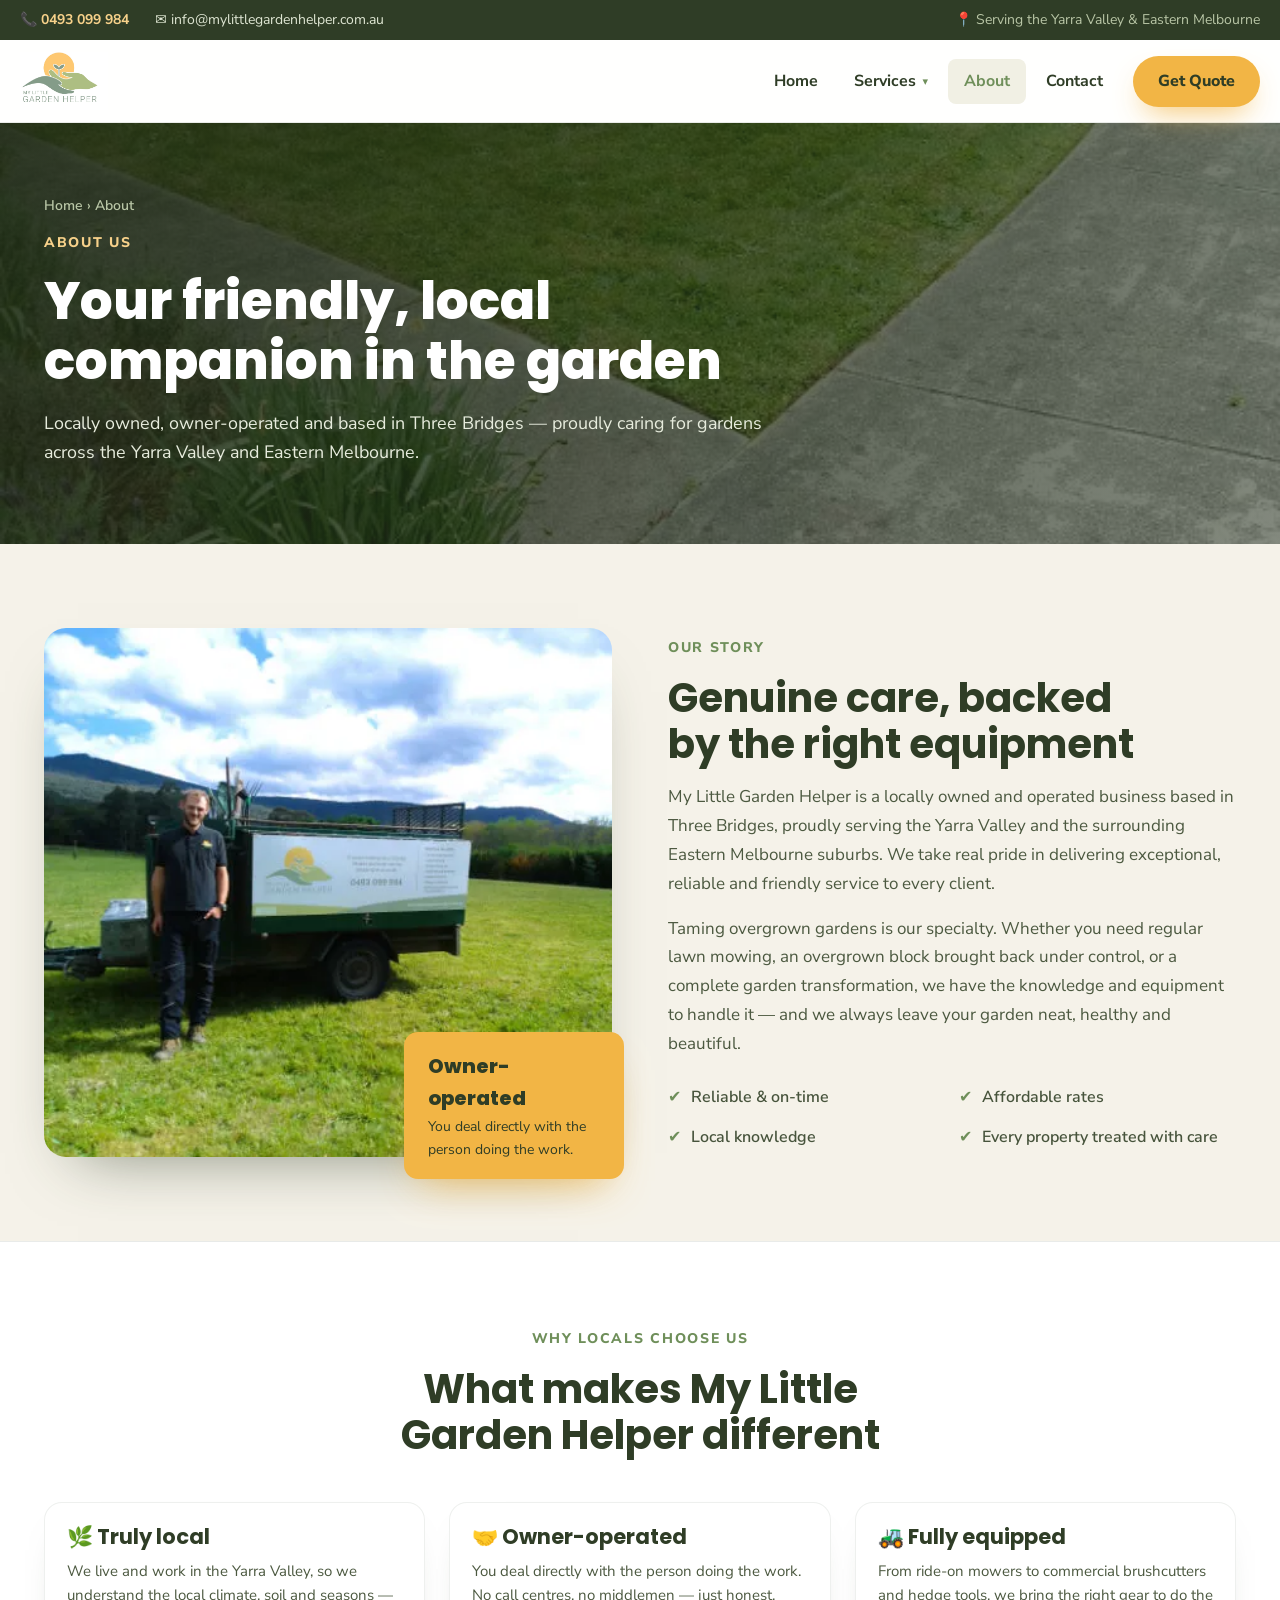
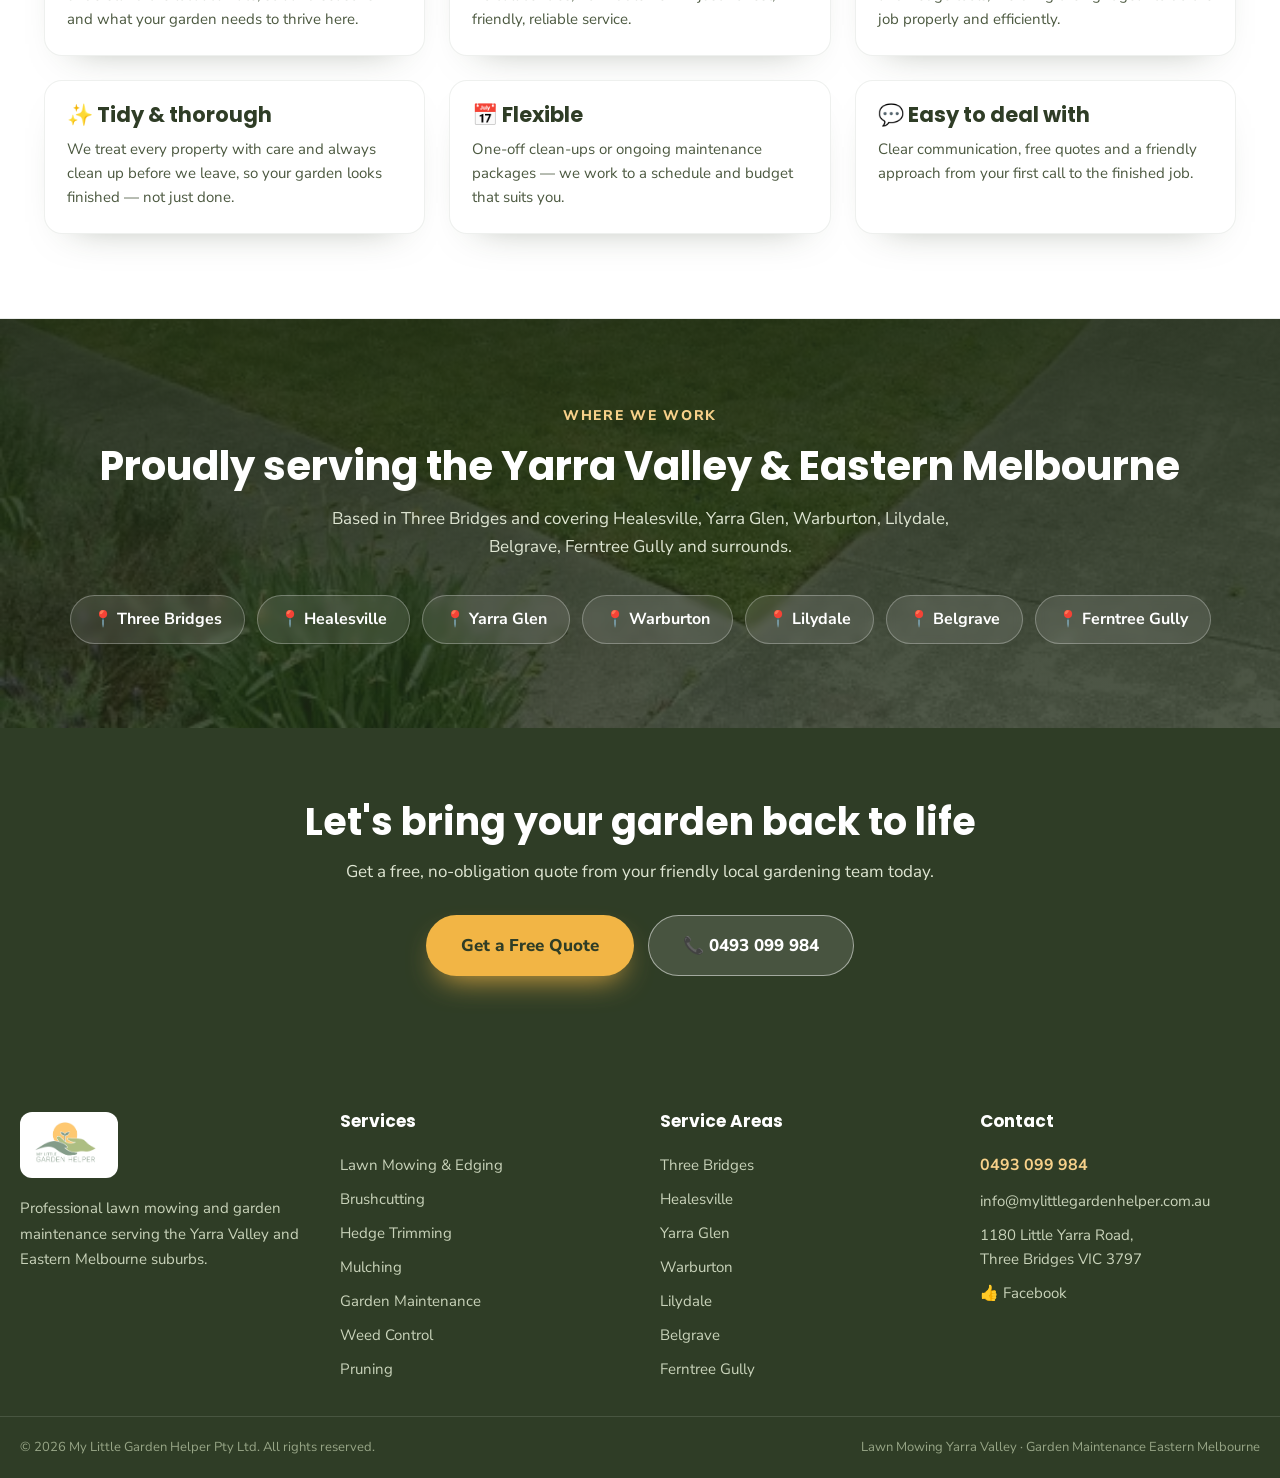
==== commit bbf35f23: "Trim meta titles to <=60 and descriptions to <=160 chars Keep each page's target keyword; sync og/tw" ====
--- a/about/index.html
+++ b/about/index.html
@@ -3,21 +3,21 @@
 <head>
 <meta charset="utf-8">
 <meta name="viewport" content="width=device-width, initial-scale=1">
-<title>About My Little Garden Helper | Local Gardeners in the Yarra Valley</title>
-<meta name="description" content="Meet My Little Garden Helper — a locally owned, owner-operated lawn mowing and garden maintenance business based in Three Bridges, serving the Yarra Valley and Eastern Melbourne." />
+<title>About My Little Garden Helper | Yarra Valley Gardeners</title>
+<meta name="description" content="Locally owned, owner-operated lawn mowing &amp; garden care in Three Bridges, serving the Yarra Valley &amp; Eastern Melbourne. Free quote: 0493 099 984." />
 <link rel="canonical" href="https://www.mylittlegardenhelper.com.au/about/" />
 <meta name="robots" content="index, follow" />
 <meta name="theme-color" content="#2f3d26" />
 <meta property="og:type" content="website" />
 <meta property="og:site_name" content="My Little Garden Helper" />
-<meta property="og:title" content="About My Little Garden Helper | Local Gardeners in the Yarra Valley" />
-<meta property="og:description" content="Meet My Little Garden Helper — a locally owned, owner-operated lawn mowing and garden maintenance business based in Three Bridges, serving the Yarra Valley and Eastern Melbourne." />
+<meta property="og:title" content="About My Little Garden Helper | Yarra Valley Gardeners" />
+<meta property="og:description" content="Locally owned, owner-operated lawn mowing &amp; garden care in Three Bridges, serving the Yarra Valley &amp; Eastern Melbourne. Free quote: 0493 099 984." />
 <meta property="og:url" content="https://www.mylittlegardenhelper.com.au/about/" />
 <meta property="og:image" content="https://www.mylittlegardenhelper.com.au/assets/contact.webp" />
 <meta property="og:locale" content="en_AU" />
 <meta name="twitter:card" content="summary_large_image" />
-<meta name="twitter:title" content="About My Little Garden Helper | Local Gardeners in the Yarra Valley" />
-<meta name="twitter:description" content="Meet My Little Garden Helper — a locally owned, owner-operated lawn mowing and garden maintenance business based in Three Bridges, serving the Yarra Valley and Eastern Melbourne." />
+<meta name="twitter:title" content="About My Little Garden Helper | Yarra Valley Gardeners" />
+<meta name="twitter:description" content="Locally owned, owner-operated lawn mowing &amp; garden care in Three Bridges, serving the Yarra Valley &amp; Eastern Melbourne. Free quote: 0493 099 984." />
 <meta name="twitter:image" content="https://www.mylittlegardenhelper.com.au/assets/contact.webp" />
 <link rel="icon" href="../assets/favicon.svg" type="image/svg+xml" />
 <link rel="preconnect" href="https://fonts.googleapis.com" />
--- a/assets/styles.css
+++ b/assets/styles.css
@@ -282,6 +282,49 @@
 .ba-badge { position: absolute; top: 16px; left: 16px; color: #fff; font-weight: 800; padding: 8px 18px; border-radius: var(--radius-pill); font-size: 14px; letter-spacing: .05em; }
 .ba-badge--before { background: var(--before-red); }
 .ba-badge--after { background: var(--leaf-500); }
+
+/* ---------- Before / after comparison slider ---------- */
+.ba-slider {
+  --pos: 50%;
+  position: relative; width: 100%; max-width: 960px; margin: 0 auto;
+  aspect-ratio: 16 / 10; border-radius: var(--radius-lg); overflow: hidden;
+  box-shadow: var(--shadow-lg); user-select: none; touch-action: pan-y;
+  cursor: ew-resize; background: var(--forest-800);
+}
+.ba-slider__img {
+  position: absolute; inset: 0; width: 100%; height: 100%;
+  object-fit: cover; object-position: center 58%; pointer-events: none;
+  -webkit-user-drag: none;
+}
+.ba-slider__before { z-index: 2; clip-path: inset(0 calc(100% - var(--pos)) 0 0); }
+.ba-slider__divider {
+  position: absolute; top: 0; bottom: 0; left: var(--pos); width: 3px; z-index: 3;
+  background: #fff; transform: translateX(-50%); box-shadow: 0 0 0 1px rgba(47,61,38,0.15);
+  pointer-events: none;
+}
+.ba-slider__handle {
+  position: absolute; top: 50%; left: var(--pos); transform: translate(-50%, -50%);
+  width: 54px; height: 54px; border-radius: 999px; background: #fff; color: var(--leaf-500);
+  border: none; display: grid; place-items: center; font-size: 22px; font-weight: 800;
+  box-shadow: 0 6px 18px -4px rgba(47,61,38,0.5); z-index: 4; cursor: grab; touch-action: none;
+}
+.ba-slider__handle:active { cursor: grabbing; }
+.ba-slider__handle:focus-visible { outline: 3px solid var(--gold-500); outline-offset: 3px; }
+.ba-slider__tag {
+  position: absolute; top: 16px; z-index: 3; pointer-events: none;
+  color: #fff; font-weight: 800; padding: 8px 18px; border-radius: var(--radius-pill);
+  font-size: 14px; letter-spacing: .05em; font-family: var(--font-body);
+}
+.ba-slider__tag--before { left: 16px; background: var(--before-red); }
+.ba-slider__tag--after  { right: 16px; background: var(--leaf-500); }
+.ba-slider__hint {
+  position: absolute; left: 50%; bottom: 16px; transform: translateX(-50%); z-index: 3;
+  background: rgba(31,42,22,0.7); color: #fff; font-size: 13px; font-weight: 700;
+  padding: 7px 16px; border-radius: var(--radius-pill); pointer-events: none;
+  backdrop-filter: blur(4px); transition: opacity .3s ease;
+}
+.ba-slider.is-touched .ba-slider__hint { opacity: 0; }
+@media (max-width: 640px) { .ba-slider { aspect-ratio: 4 / 3; } .ba-slider__handle { width: 46px; height: 46px; } }
 
 /* ---------- Dark media section (areas) ---------- */
 .media-section { position: relative; }
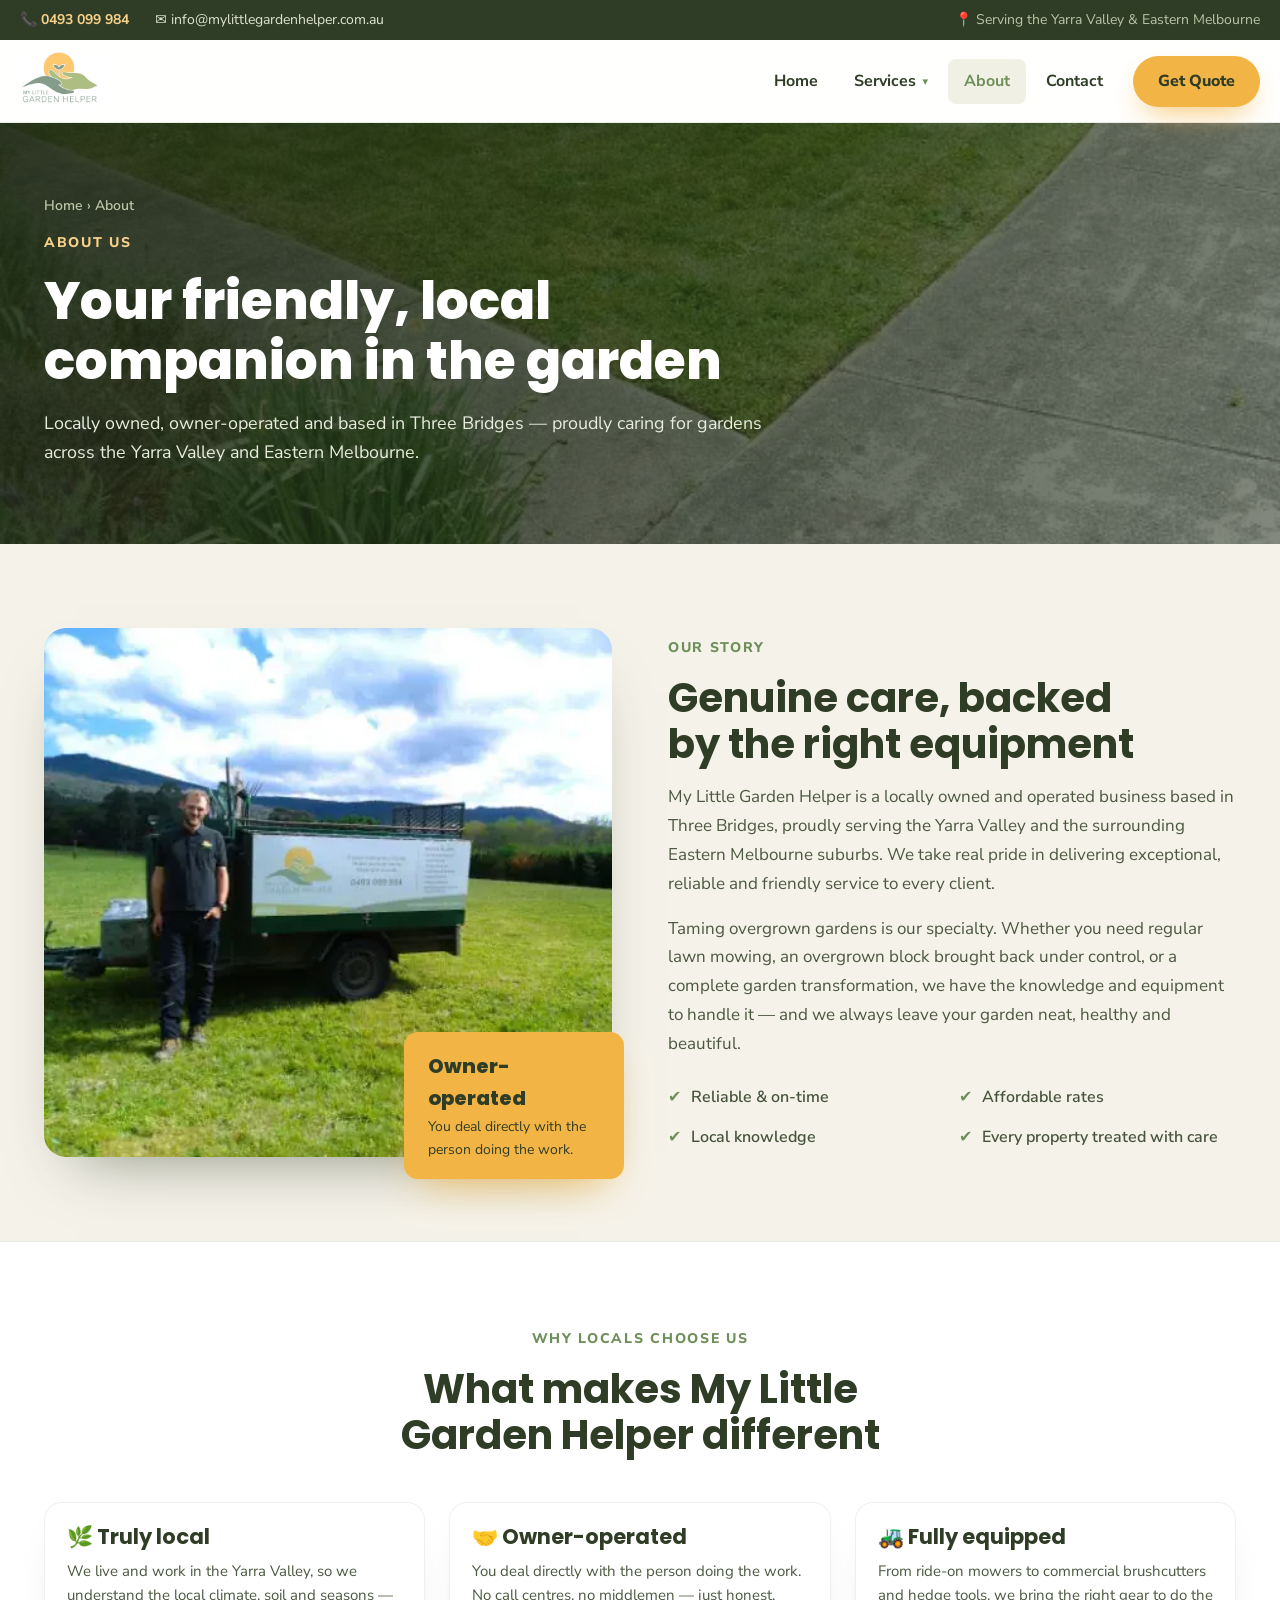
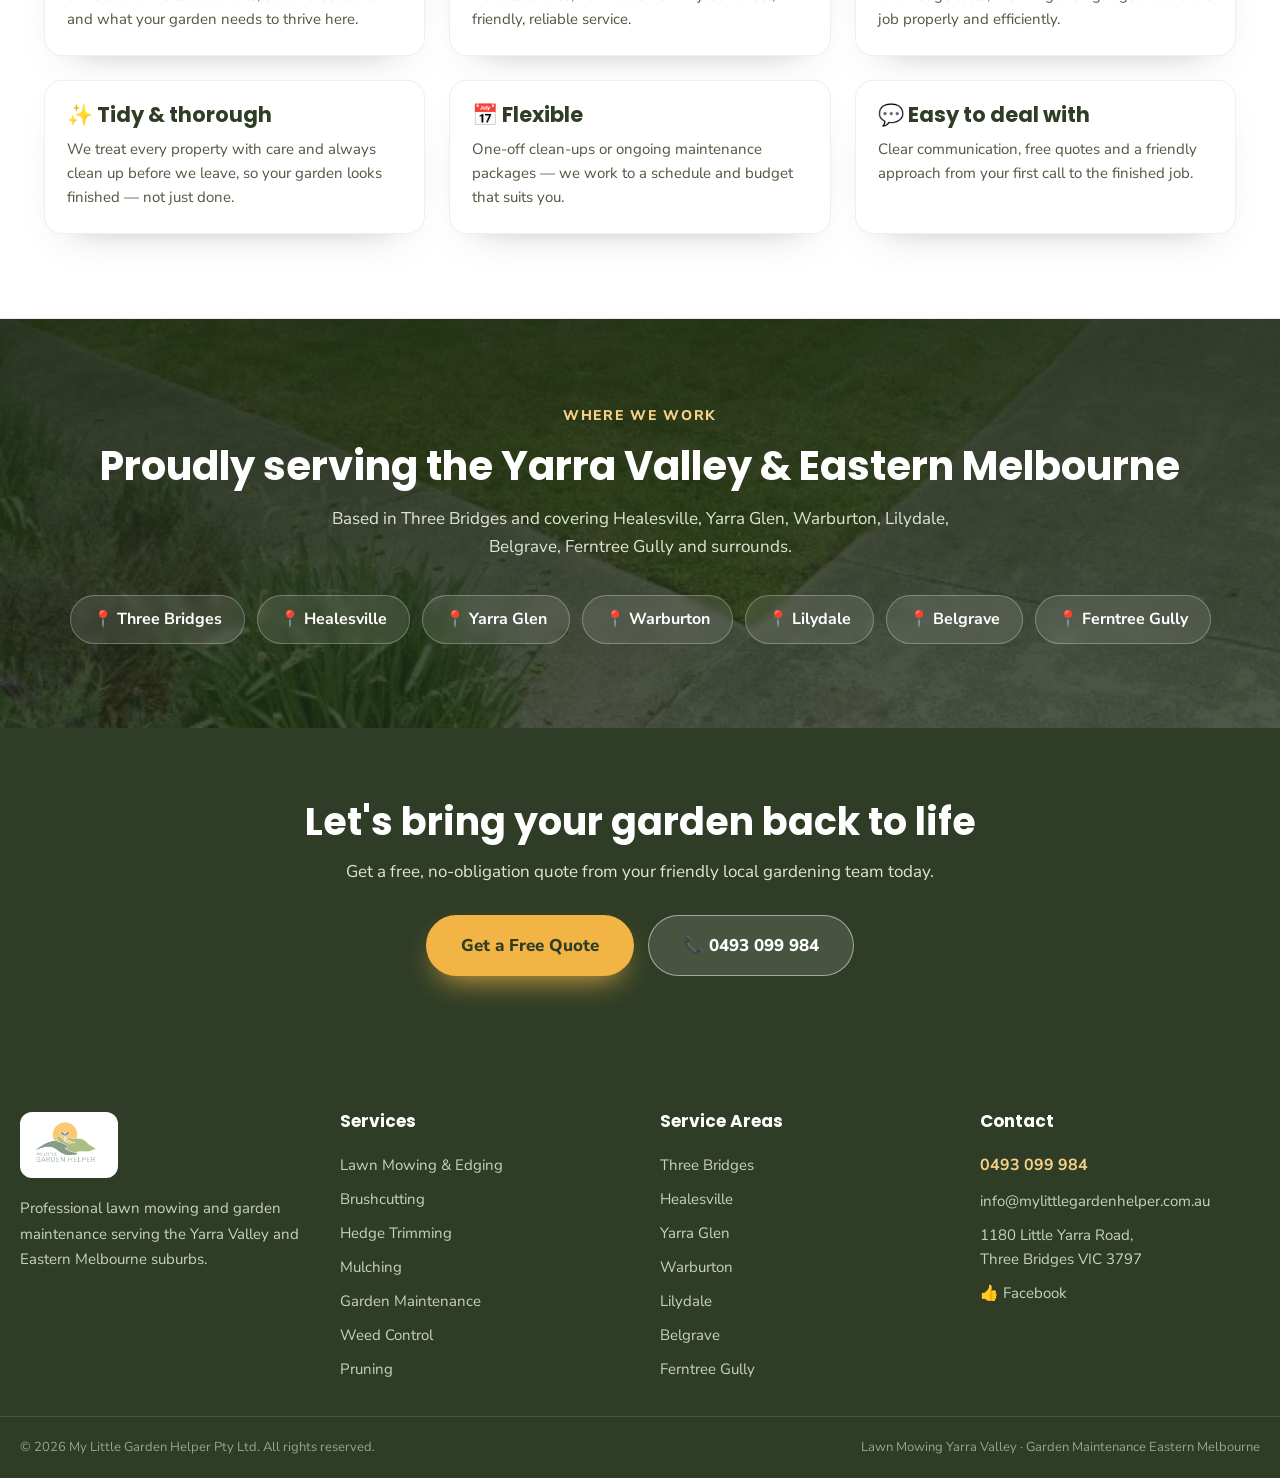
==== commit 03bb09c7: "Performance: optimize images, fonts, LCP preload, cache headers - Recompress/resize all images to di" ====
--- a/about/index.html
+++ b/about/index.html
@@ -22,7 +22,9 @@
 <link rel="icon" href="../assets/favicon.svg" type="image/svg+xml" />
 <link rel="preconnect" href="https://fonts.googleapis.com" />
 <link rel="preconnect" href="https://fonts.gstatic.com" crossorigin />
-<link href="https://fonts.googleapis.com/css2?family=Poppins:wght@500;600;700;800&family=Nunito+Sans:wght@400;600;700;800&display=swap" rel="stylesheet" />
+<link rel="preload" as="style" href="https://fonts.googleapis.com/css2?family=Poppins:wght@600;700;800&family=Nunito+Sans:wght@400;600;700;800&display=swap" onload="this.onload=null;this.rel='stylesheet'" />
+<noscript><link rel="stylesheet" href="https://fonts.googleapis.com/css2?family=Poppins:wght@600;700;800&family=Nunito+Sans:wght@400;600;700;800&display=swap" /></noscript>
+<link rel="preload" as="image" href="../assets/hero.webp" fetchpriority="high" />
 <link rel="stylesheet" href="../assets/styles.css" />
 <script type="application/ld+json">{"@context":"https://schema.org","@type":"BreadcrumbList","itemListElement":[{"@type":"ListItem","position":1,"name":"Home","item":"https://www.mylittlegardenhelper.com.au/"},{"@type":"ListItem","position":2,"name":"About","item":"https://www.mylittlegardenhelper.com.au/about/"}]}</script>
 </head>
@@ -42,7 +44,7 @@
 <header class="site-header">
   <div class="container site-header__inner">
     <a href="../" class="logo" aria-label="My Little Garden Helper home">
-      <img src="../assets/logo.webp" alt="My Little Garden Helper — lawn mowing and garden services Yarra Valley" width="180" height="58" />
+      <img decoding="async" src="../assets/logo.webp" alt="My Little Garden Helper — lawn mowing and garden services Yarra Valley" width="180" height="58" />
     </a>
     <nav class="nav" aria-label="Primary">
       <a href="../" class="nav__link">Home</a>
@@ -102,7 +104,7 @@
 <section class="section">
   <div class="container about-grid">
     <div class="about__media reveal">
-      <img src="../assets/contact.webp" alt="My Little Garden Helper equipment and trailer ready for a job in the Yarra Valley" loading="lazy" />
+      <img decoding="async" src="../assets/contact.webp" alt="My Little Garden Helper equipment and trailer ready for a job in the Yarra Valley" loading="lazy" />
       <div class="about__badge">
         <div class="about__badge-title">Owner-operated</div>
         <div class="about__badge-text">You deal directly with the person doing the work.</div>
@@ -170,7 +172,7 @@
 <footer class="site-footer">
   <div class="container site-footer__grid">
     <div>
-      <img src="../assets/logo.webp" alt="My Little Garden Helper logo" class="footer-logo" width="200" height="66" />
+      <img decoding="async" src="../assets/logo.webp" alt="My Little Garden Helper logo" class="footer-logo" width="200" height="66" />
       <p>Professional lawn mowing and garden maintenance serving the Yarra Valley and Eastern Melbourne suburbs.</p>
     </div>
     <div>
@@ -209,6 +211,6 @@
   </div>
 </footer>
 
-<script src="../assets/main.js"></script>
+<script src="../assets/main.js" defer></script>
 </body>
 </html>
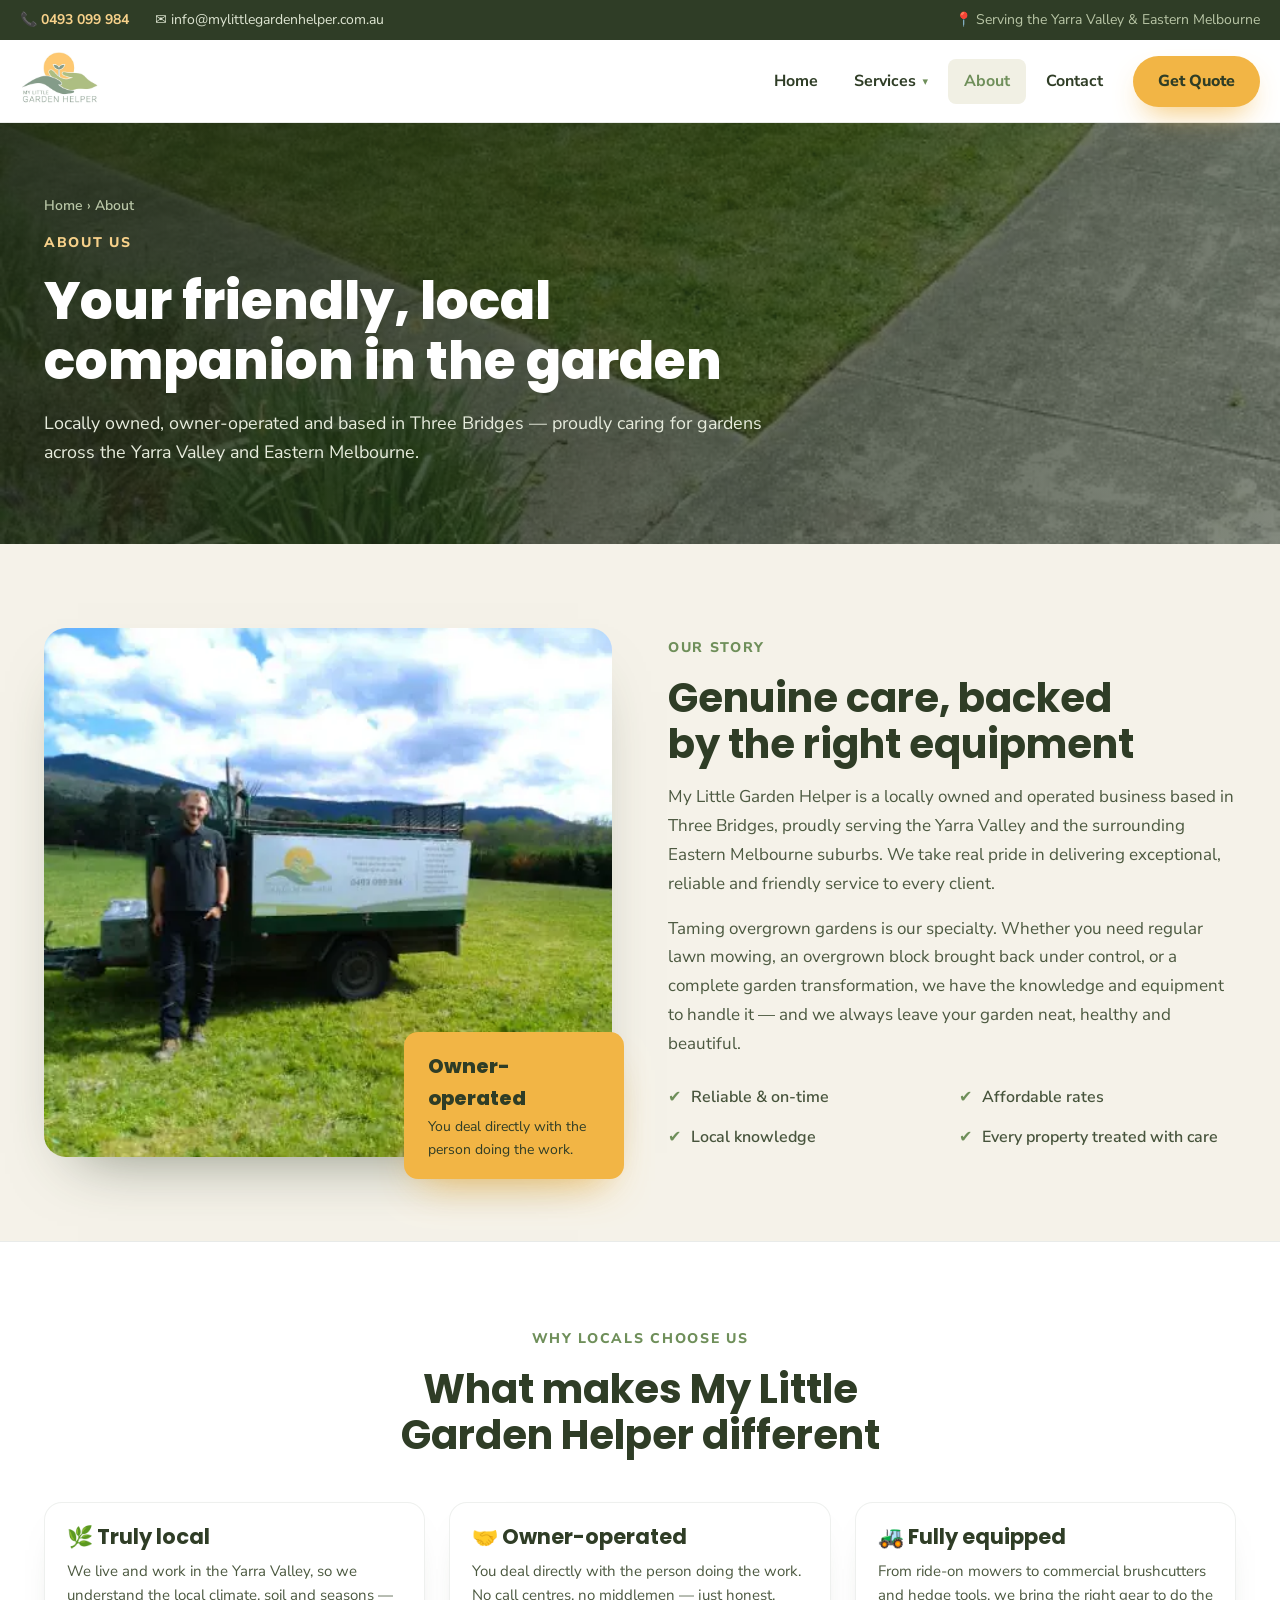
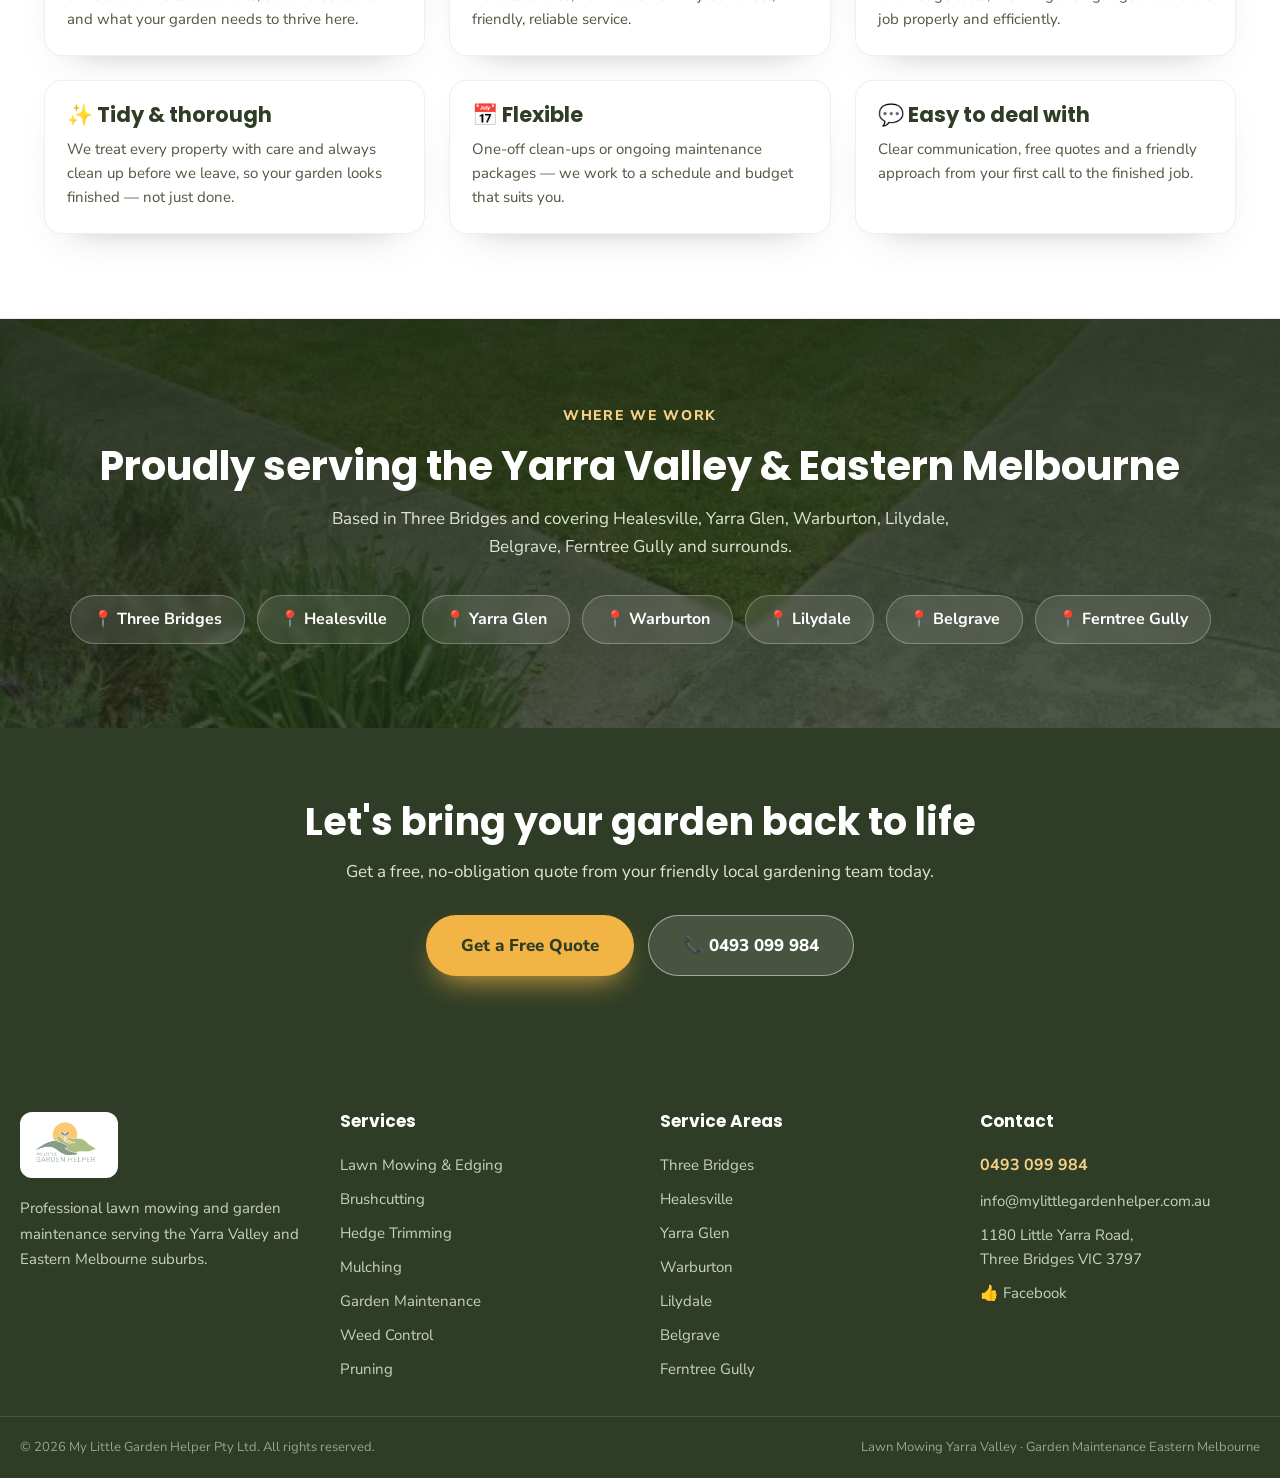
==== commit 6ce0a258: "Perf: inline critical CSS and drop sticky-header blur - Inline styles.css into every page to remove " ====
--- a/about/index.html
+++ b/about/index.html
@@ -25,7 +25,463 @@
 <link rel="preload" as="style" href="https://fonts.googleapis.com/css2?family=Poppins:wght@600;700;800&family=Nunito+Sans:wght@400;600;700;800&display=swap" onload="this.onload=null;this.rel='stylesheet'" />
 <noscript><link rel="stylesheet" href="https://fonts.googleapis.com/css2?family=Poppins:wght@600;700;800&family=Nunito+Sans:wght@400;600;700;800&display=swap" /></noscript>
 <link rel="preload" as="image" href="../assets/hero.webp" fetchpriority="high" />
-<link rel="stylesheet" href="../assets/styles.css" />
+<style>
+/* ===================================================================
+   My Little Garden Helper — Brand stylesheet
+   Brand kit sourced from the Claude Design homepage:
+   Forest #2f3d26 · Leaf #6f8f5a · Gold #f2b545 · Cream #f5f2e9
+   Display: Poppins · Body: Nunito Sans
+   Webflow-ready: class-based, semantic, no build step.
+   =================================================================== */
+
+/* ---------- Design tokens ---------- */
+:root {
+  /* Brand greens */
+  --forest-900: #1f2a16;
+  --forest-800: #2f3d26;   /* headings, footer, deep sections */
+  --forest-700: #47543c;   /* body text on light */
+  --leaf-600:   #556e44;   /* links */
+  --leaf-500:   #6f8f5a;   /* primary brand green */
+  --leaf-300:   #b9c6a6;
+  --leaf-100:   #dfe6d3;
+
+  /* Warm gold accent */
+  --gold-500: #f2b545;     /* primary CTA */
+  --gold-300: #f7d18a;
+
+  /* Neutrals (warm, green-tinted) */
+  --text-body:  #4c5940;
+  --text-muted: #6f7a5b;
+  --cream:      #f5f2e9;   /* page background */
+  --sand:       #eef0e3;   /* alt section */
+  --oat:        #f1f0e4;   /* soft chips / hovers */
+  --paper:      #faf9f3;   /* inputs */
+  --white:      #ffffff;
+  --line:       rgba(47, 61, 38, 0.10);
+
+  /* Status */
+  --before-red: #b4472f;
+
+  /* Type */
+  --font-display: 'Poppins', system-ui, -apple-system, sans-serif;
+  --font-body:    'Nunito Sans', system-ui, -apple-system, sans-serif;
+
+  /* Radii */
+  --radius-sm: 10px;
+  --radius-md: 14px;
+  --radius-lg: 18px;
+  --radius-xl: 22px;
+  --radius-pill: 999px;
+
+  /* Elevation (green-tinted) */
+  --shadow-sm: 0 6px 14px -8px rgba(47, 61, 38, 0.35);
+  --shadow-md: 0 18px 40px -30px rgba(47, 61, 38, 0.5);
+  --shadow-lg: 0 30px 60px -34px rgba(47, 61, 38, 0.6);
+  --shadow-gold: 0 14px 30px -12px rgba(242, 181, 69, 0.9);
+
+  /* Layout */
+  --container: 1240px;
+}
+
+/* ---------- Reset / base ---------- */
+* { box-sizing: border-box; }
+html { scroll-behavior: smooth; -webkit-text-size-adjust: 100%; }
+body {
+  margin: 0;
+  font-family: var(--font-body);
+  color: var(--forest-700);
+  background: var(--cream);
+  line-height: 1.6;
+  -webkit-font-smoothing: antialiased;
+  overflow-x: hidden;
+}
+h1, h2, h3, h4 { font-family: var(--font-display); color: var(--forest-800); margin: 0; line-height: 1.15; }
+p { margin: 0; }
+img { display: block; max-width: 100%; height: auto; }
+a { color: var(--leaf-600); text-decoration: none; transition: color .2s ease; }
+a:hover { color: var(--gold-500); }
+ul { margin: 0; padding: 0; list-style: none; }
+input, select, textarea, button { font-family: inherit; }
+:focus-visible { outline: 3px solid var(--gold-500); outline-offset: 2px; border-radius: 4px; }
+
+/* ---------- Layout helpers ---------- */
+.container { max-width: var(--container); margin: 0 auto; padding: 0 24px; }
+.section { padding: 84px 0; }
+.section--tight { padding: 56px 0; }
+.eyebrow {
+  display: inline-block;
+  color: var(--leaf-500);
+  font-weight: 800;
+  letter-spacing: .12em;
+  text-transform: uppercase;
+  font-size: 14px;
+}
+.eyebrow--gold { color: var(--gold-300); }
+.section-head { text-align: center; max-width: 720px; margin: 0 auto 44px; }
+.section-title { font-size: clamp(28px, 3.4vw, 40px); margin-top: 14px; text-wrap: balance; }
+.section-intro { font-size: 17px; line-height: 1.65; margin-top: 14px; color: var(--text-body); }
+.text-center { text-align: center; }
+
+/* ---------- Buttons ---------- */
+.btn {
+  display: inline-flex; align-items: center; justify-content: center; gap: 10px;
+  padding: 15px 32px;
+  font-weight: 800; font-size: 16px;
+  border-radius: var(--radius-pill);
+  border: 1px solid transparent;
+  cursor: pointer;
+  transition: transform .2s ease, background .2s ease, color .2s ease, box-shadow .2s ease;
+  text-align: center;
+}
+.btn:hover { transform: translateY(-2px); }
+.btn--gold { background: var(--gold-500); color: var(--forest-800); box-shadow: var(--shadow-gold); }
+.btn--gold:hover { background: var(--forest-800); color: var(--white); }
+.btn--dark { background: var(--forest-800); color: var(--white); }
+.btn--dark:hover { background: var(--leaf-500); color: var(--white); }
+.btn--outline { background: rgba(255,255,255,0.12); border-color: rgba(255,255,255,0.5); color: var(--white); }
+.btn--outline:hover { background: rgba(255,255,255,0.22); color: var(--white); }
+.btn--lg { padding: 16px 34px; font-size: 17px; }
+
+/* ---------- Top bar ---------- */
+.topbar { background: var(--forest-800); color: var(--leaf-100); font-size: 14px; }
+.topbar__inner {
+  display: flex; flex-wrap: wrap; gap: 8px 26px; align-items: center; justify-content: space-between;
+  padding: 9px 0;
+}
+.topbar__group { display: flex; flex-wrap: wrap; gap: 8px 26px; align-items: center; }
+.topbar a { display: inline-flex; align-items: center; gap: 8px; }
+.topbar__phone { color: var(--gold-300); font-weight: 700; }
+.topbar__phone:hover { color: var(--white); }
+.topbar__email { color: var(--leaf-100); }
+.topbar__email:hover { color: var(--white); }
+.topbar__loc { display: inline-flex; align-items: center; gap: 8px; color: var(--leaf-300); }
+
+/* ---------- Header / nav ---------- */
+.site-header {
+  position: sticky; top: 0; z-index: 60;
+  background: rgba(255,255,255,0.97);
+  border-bottom: 1px solid var(--line);
+}
+.site-header__inner {
+  display: flex; align-items: center; justify-content: space-between; gap: 20px;
+  padding: 12px 0;
+}
+.logo { display: flex; align-items: center; }
+.logo img { height: 58px; width: auto; }
+.nav { display: flex; align-items: center; gap: 4px; }
+.nav__link {
+  padding: 10px 16px; font-weight: 700; color: var(--forest-800);
+  border-radius: 8px;
+}
+.nav__link:hover, .nav__link[aria-current="page"] { color: var(--leaf-500); background: var(--oat); }
+
+.nav__item { position: relative; }
+.nav__toggle { display: inline-flex; align-items: center; gap: 6px; background: none; border: none; }
+.nav__caret { font-size: 11px; color: var(--leaf-500); }
+.nav__dropdown {
+  position: absolute; top: 100%; left: 0; padding-top: 8px; width: 300px;
+  opacity: 0; visibility: hidden; transform: translateY(6px);
+  transition: opacity .18s ease, transform .18s ease, visibility .18s;
+}
+.nav__item:hover .nav__dropdown, .nav__item:focus-within .nav__dropdown {
+  opacity: 1; visibility: visible; transform: translateY(0);
+}
+.nav__menu {
+  background: var(--white); border: 1px solid var(--line); border-radius: var(--radius-md);
+  box-shadow: 0 24px 48px -20px rgba(47,61,38,0.35); padding: 8px;
+}
+.nav__menu a {
+  display: flex; align-items: center; gap: 12px; padding: 11px 12px;
+  border-radius: var(--radius-sm); color: var(--forest-800); font-weight: 600;
+}
+.nav__menu a:hover { background: var(--oat); color: var(--leaf-600); }
+.nav__menu .ico { font-size: 18px; }
+.nav__cta { margin-left: 10px; padding: 12px 24px; }
+
+.nav-toggle {
+  display: none; background: var(--forest-800); color: #fff; border: none;
+  width: 46px; height: 46px; border-radius: var(--radius-sm); font-size: 20px; cursor: pointer;
+}
+.mobile-nav { display: none; border-top: 1px solid var(--line); background: var(--white); padding: 12px 0 20px; }
+.mobile-nav.is-open { display: block; animation: fadeUp .2s ease both; }
+.mobile-nav a { display: block; padding: 12px 4px; font-weight: 700; color: var(--forest-800); }
+.mobile-nav__label {
+  padding: 12px 4px 6px; font-weight: 800; color: var(--leaf-500);
+  font-size: 13px; letter-spacing: .05em; text-transform: uppercase;
+}
+.mobile-nav__svc { display: flex !important; gap: 10px; padding: 10px 4px !important; color: var(--text-body) !important; font-weight: 600 !important; }
+.mobile-nav__sep { border-top: 1px solid #eee; }
+.mobile-nav__cta { text-align: center; margin-top: 14px; padding: 14px; background: var(--gold-500); color: var(--forest-800) !important; border-radius: var(--radius-pill); }
+
+/* ---------- Hero ---------- */
+.hero { position: relative; }
+.hero__bg { position: absolute; inset: 0; background-size: cover; background-position: center; }
+.hero__overlay {
+  position: absolute; inset: 0;
+  background: linear-gradient(100deg, rgba(31,42,22,0.86) 0%, rgba(31,42,22,0.62) 42%, rgba(31,42,22,0.12) 100%);
+}
+.hero__inner { position: relative; padding: 96px 0 108px; }
+.hero__content { max-width: 660px; animation: fadeUp .7s ease both; }
+.hero__badge {
+  display: inline-flex; align-items: center; gap: 8px;
+  background: rgba(242,181,69,0.2); border: 1px solid rgba(242,181,69,0.5);
+  color: var(--gold-300); font-weight: 700; font-size: 14px;
+  padding: 8px 16px; border-radius: var(--radius-pill);
+}
+.hero__title { color: #fff; font-size: clamp(38px, 5.4vw, 62px); line-height: 1.05; font-weight: 800; margin: 22px 0 0; text-wrap: balance; }
+.hero__text { color: #e7ecdd; font-size: clamp(17px, 1.5vw, 20px); line-height: 1.6; margin-top: 20px; max-width: 560px; }
+.hero__text strong { color: #fff; }
+.hero__actions { display: flex; flex-wrap: wrap; gap: 14px; margin-top: 32px; }
+.hero__stats { display: flex; flex-wrap: wrap; gap: 28px; margin-top: 40px; }
+.hero__stat-num { color: var(--gold-300); font-size: 30px; font-family: var(--font-display); font-weight: 800; }
+.hero__stat-label { color: #cfd8c1; font-size: 14px; }
+.hero__divider { width: 1px; background: rgba(255,255,255,0.25); }
+
+/* Compact page hero (interior pages) */
+.page-hero { position: relative; }
+.page-hero__bg { position: absolute; inset: 0; background-size: cover; background-position: center; }
+.page-hero__overlay { position: absolute; inset: 0; background: linear-gradient(120deg, rgba(31,42,22,0.9) 0%, rgba(31,42,22,0.72) 55%, rgba(31,42,22,0.55) 100%); }
+.page-hero__inner { position: relative; padding: 72px 0 78px; max-width: 760px; animation: fadeUp .6s ease both; }
+.page-hero__title { color: #fff; font-size: clamp(32px, 4.4vw, 52px); font-weight: 800; margin-top: 16px; text-wrap: balance; }
+.page-hero__text { color: #e7ecdd; font-size: clamp(16px, 1.4vw, 19px); line-height: 1.6; margin-top: 18px; }
+.breadcrumb { color: var(--leaf-300); font-size: 14px; font-weight: 600; }
+.breadcrumb a { color: var(--leaf-300); }
+.breadcrumb a:hover { color: var(--gold-300); }
+
+/* ---------- Feature strip ---------- */
+.feature-strip { background: var(--leaf-500); }
+.feature-strip__grid {
+  display: grid; grid-template-columns: repeat(auto-fit, minmax(230px, 1fr)); gap: 14px;
+  padding: 26px 0;
+}
+.feature { display: flex; align-items: center; gap: 14px; color: #fff; }
+.feature__ico { font-size: 26px; }
+.feature__title { font-weight: 800; font-family: var(--font-display); }
+.feature__text { font-size: 14px; color: #e3ecd7; }
+
+/* ---------- Intro block ---------- */
+.intro { max-width: 900px; margin: 0 auto; text-align: center; }
+.intro p { font-size: 18px; line-height: 1.7; margin-top: 20px; color: var(--text-body); }
+.intro strong { color: var(--forest-800); }
+
+/* ---------- Service cards ---------- */
+.services-grid { display: grid; grid-template-columns: repeat(auto-fill, minmax(300px, 1fr)); gap: 24px; }
+.service-card {
+  background: var(--white); border: 1px solid rgba(47,61,38,0.08);
+  border-radius: var(--radius-lg); overflow: hidden; box-shadow: var(--shadow-md);
+  display: flex; flex-direction: column;
+  transition: transform .25s ease, box-shadow .25s ease;
+}
+.service-card:hover { transform: translateY(-6px); box-shadow: 0 28px 50px -28px rgba(47,61,38,0.55); }
+.service-card__media { height: 200px; overflow: hidden; position: relative; }
+.service-card__media img { width: 100%; height: 100%; object-fit: cover; transition: transform .5s ease; }
+.service-card:hover .service-card__media img { transform: scale(1.06); }
+.service-card__icon {
+  position: absolute; top: 14px; left: 14px; background: rgba(255,255,255,0.94);
+  width: 46px; height: 46px; border-radius: 12px; display: grid; place-items: center;
+  font-size: 22px; box-shadow: 0 6px 14px -8px rgba(0,0,0,0.5);
+}
+.service-card__body { padding: 22px 22px 24px; flex: 1; display: flex; flex-direction: column; }
+.service-card__body h3 { font-size: 21px; }
+.service-card__body p { font-size: 15px; line-height: 1.6; margin-top: 10px; color: var(--text-body); flex: 1; }
+.service-card__link { margin-top: 16px; font-weight: 800; color: var(--leaf-500); display: inline-flex; align-items: center; gap: 6px; transition: gap .2s ease, color .2s ease; }
+.service-card__link:hover { gap: 12px; color: var(--gold-500); }
+
+/* ---------- About ---------- */
+.about-grid { display: grid; grid-template-columns: repeat(auto-fit, minmax(320px, 1fr)); gap: 56px; align-items: center; }
+.about__media { position: relative; }
+.about__media img { width: 100%; border-radius: var(--radius-xl); box-shadow: var(--shadow-lg); }
+.about__badge {
+  position: absolute; bottom: -22px; right: -12px; background: var(--gold-500); color: var(--forest-800);
+  padding: 18px 24px; border-radius: var(--radius-md); box-shadow: 0 20px 40px -18px rgba(242,181,69,0.8); max-width: 220px;
+}
+.about__badge-title { font-family: var(--font-display); font-weight: 800; font-size: 20px; }
+.about__badge-text { font-size: 14px; margin-top: 2px; }
+.about__body p { font-size: 17px; line-height: 1.7; margin-top: 16px; color: var(--text-body); }
+.checklist { display: grid; grid-template-columns: 1fr 1fr; gap: 14px; margin-top: 26px; }
+.checklist li { display: flex; gap: 10px; align-items: flex-start; font-weight: 600; }
+.checklist .tick { color: var(--leaf-500); font-weight: 800; }
+
+/* ---------- Before / after ---------- */
+.ba-grid { display: grid; grid-template-columns: repeat(auto-fit, minmax(300px, 1fr)); gap: 24px; }
+.ba-card { position: relative; border-radius: var(--radius-lg); overflow: hidden; box-shadow: 0 20px 44px -30px rgba(47,61,38,0.6); }
+.ba-card img { width: 100%; height: 380px; object-fit: cover; }
+.ba-badge { position: absolute; top: 16px; left: 16px; color: #fff; font-weight: 800; padding: 8px 18px; border-radius: var(--radius-pill); font-size: 14px; letter-spacing: .05em; }
+.ba-badge--before { background: var(--before-red); }
+.ba-badge--after { background: var(--leaf-500); }
+
+/* ---------- Before / after comparison slider ---------- */
+.ba-slider {
+  --pos: 50%;
+  position: relative; width: 100%; max-width: 960px; margin: 0 auto;
+  aspect-ratio: 16 / 10; border-radius: var(--radius-lg); overflow: hidden;
+  box-shadow: var(--shadow-lg); user-select: none; touch-action: pan-y;
+  cursor: ew-resize; background: var(--forest-800);
+}
+.ba-slider__img {
+  position: absolute; inset: 0; width: 100%; height: 100%;
+  object-fit: cover; object-position: center 58%; pointer-events: none;
+  -webkit-user-drag: none;
+}
+.ba-slider__before { z-index: 2; clip-path: inset(0 calc(100% - var(--pos)) 0 0); }
+.ba-slider__divider {
+  position: absolute; top: 0; bottom: 0; left: var(--pos); width: 3px; z-index: 3;
+  background: #fff; transform: translateX(-50%); box-shadow: 0 0 0 1px rgba(47,61,38,0.15);
+  pointer-events: none;
+}
+.ba-slider__handle {
+  position: absolute; top: 50%; left: var(--pos); transform: translate(-50%, -50%);
+  width: 54px; height: 54px; border-radius: 999px; background: #fff; color: var(--leaf-500);
+  border: none; display: grid; place-items: center; font-size: 22px; font-weight: 800;
+  box-shadow: 0 6px 18px -4px rgba(47,61,38,0.5); z-index: 4; cursor: grab; touch-action: none;
+}
+.ba-slider__handle:active { cursor: grabbing; }
+.ba-slider__handle:focus-visible { outline: 3px solid var(--gold-500); outline-offset: 3px; }
+.ba-slider__tag {
+  position: absolute; top: 16px; z-index: 3; pointer-events: none;
+  color: #fff; font-weight: 800; padding: 8px 18px; border-radius: var(--radius-pill);
+  font-size: 14px; letter-spacing: .05em; font-family: var(--font-body);
+}
+.ba-slider__tag--before { left: 16px; background: var(--before-red); }
+.ba-slider__tag--after  { right: 16px; background: var(--leaf-500); }
+.ba-slider__hint {
+  position: absolute; left: 50%; bottom: 16px; transform: translateX(-50%); z-index: 3;
+  background: rgba(31,42,22,0.7); color: #fff; font-size: 13px; font-weight: 700;
+  padding: 7px 16px; border-radius: var(--radius-pill); pointer-events: none;
+  backdrop-filter: blur(4px); transition: opacity .3s ease;
+}
+.ba-slider.is-touched .ba-slider__hint { opacity: 0; }
+@media (max-width: 640px) { .ba-slider { aspect-ratio: 4 / 3; } .ba-slider__handle { width: 46px; height: 46px; } }
+
+/* ---------- Dark media section (areas) ---------- */
+.media-section { position: relative; }
+.media-section__bg { position: absolute; inset: 0; background-size: cover; background-position: center; }
+.media-section__overlay { position: absolute; inset: 0; background: linear-gradient(180deg, rgba(31,42,22,0.9), rgba(31,42,22,0.78)); }
+.media-section__inner { position: relative; text-align: center; padding: 84px 0; }
+.media-section__title { color: #fff; font-size: clamp(28px, 3.4vw, 40px); margin-top: 14px; }
+.media-section__text { color: var(--leaf-100); font-size: 17px; line-height: 1.65; margin: 16px auto 0; max-width: 640px; }
+.chips { display: flex; flex-wrap: wrap; justify-content: center; gap: 12px; margin-top: 34px; }
+.chip {
+  background: rgba(255,255,255,0.1); border: 1px solid rgba(255,255,255,0.28); color: #fff;
+  font-weight: 700; padding: 11px 22px; border-radius: var(--radius-pill); backdrop-filter: blur(4px);
+}
+
+/* ---------- FAQ ---------- */
+.faq { max-width: 860px; margin: 0 auto; }
+.faq__list { display: flex; flex-direction: column; gap: 14px; }
+.faq__item { background: var(--white); border: 1px solid var(--line); border-radius: var(--radius-md); overflow: hidden; }
+.faq__q {
+  width: 100%; text-align: left; background: none; border: none;
+  padding: 20px 22px; display: flex; align-items: center; justify-content: space-between; gap: 16px; cursor: pointer;
+  font-family: var(--font-display); font-weight: 700; font-size: 17px; color: var(--forest-800);
+}
+.faq__sign { flex: none; width: 30px; height: 30px; border-radius: 8px; background: var(--oat); color: var(--leaf-500); font-weight: 800; font-size: 20px; display: grid; place-items: center; transition: transform .2s ease; }
+.faq__item.is-open .faq__sign { transform: rotate(180deg); }
+.faq__a { max-height: 0; overflow: hidden; transition: max-height .3s ease; }
+.faq__a-inner { padding: 0 22px 22px; font-size: 16px; line-height: 1.7; color: var(--text-body); }
+
+/* ---------- Contact ---------- */
+.contact-section { background: var(--sand); }
+.contact-grid { display: grid; grid-template-columns: repeat(auto-fit, minmax(320px, 1fr)); gap: 48px; }
+.contact-methods { display: flex; flex-direction: column; gap: 18px; margin-top: 30px; }
+.contact-method { display: flex; gap: 16px; align-items: center; }
+.contact-method__ico { width: 52px; height: 52px; border-radius: var(--radius-md); background: var(--leaf-500); color: #fff; display: grid; place-items: center; font-size: 22px; flex: none; }
+.contact-method__label { display: block; font-size: 13px; color: var(--text-muted); font-weight: 700; text-transform: uppercase; letter-spacing: .05em; }
+.contact-method__value { display: block; font-family: var(--font-display); font-weight: 700; font-size: 18px; color: var(--forest-800); word-break: break-word; }
+.social-link { display: inline-flex; align-items: center; gap: 10px; margin-top: 26px; font-weight: 800; color: var(--forest-800); }
+.social-link:hover { color: var(--gold-500); }
+
+.quote-card { background: var(--white); border-radius: var(--radius-xl); padding: 30px; box-shadow: var(--shadow-lg); }
+.quote-card h2, .quote-card h3 { font-size: 22px; margin-bottom: 4px; }
+.quote-card__note { font-size: 14px; color: var(--text-muted); margin-bottom: 18px; }
+.field { display: block; margin-top: 14px; }
+.field__label { display: block; font-size: 13px; font-weight: 700; color: var(--text-body); margin-bottom: 6px; }
+.field__row { display: grid; grid-template-columns: 1fr 1fr; gap: 14px; }
+.input, .select, .textarea {
+  width: 100%; padding: 12px 14px; border: 1px solid rgba(47,61,38,0.18);
+  border-radius: var(--radius-sm); font-size: 15px; background: var(--paper); color: var(--forest-800);
+  transition: border-color .2s ease, box-shadow .2s ease;
+}
+.input:focus, .select:focus, .textarea:focus { outline: none; border-color: var(--leaf-500); box-shadow: 0 0 0 3px rgba(111,143,90,0.18); }
+.textarea { resize: vertical; }
+.form-success { text-align: center; padding: 40px 10px; }
+.form-success__ico { font-size: 54px; }
+.form-success h3 { font-size: 24px; margin-top: 12px; }
+.form-success p { font-size: 16px; line-height: 1.6; margin-top: 10px; color: var(--text-body); }
+.is-hidden { display: none !important; }
+
+/* ---------- CTA band ---------- */
+.cta-band { background: var(--forest-800); }
+.cta-band__inner { text-align: center; padding: 72px 0; }
+.cta-band__title { color: #fff; font-size: clamp(26px, 3.2vw, 38px); }
+.cta-band__text { color: var(--leaf-100); font-size: 17px; line-height: 1.6; margin: 14px auto 30px; max-width: 620px; }
+.cta-band__actions { display: flex; flex-wrap: wrap; gap: 14px; justify-content: center; }
+
+/* ---------- Content prose (service/about pages) ---------- */
+.prose { max-width: 760px; }
+.prose p { font-size: 17px; line-height: 1.75; margin-top: 18px; color: var(--text-body); }
+.prose h2 { font-size: clamp(24px, 3vw, 34px); margin-top: 40px; }
+.prose h3 { font-size: 22px; margin-top: 28px; }
+.prose ul.bullets { margin-top: 18px; display: flex; flex-direction: column; gap: 12px; }
+.prose ul.bullets li { position: relative; padding-left: 30px; font-size: 17px; line-height: 1.6; color: var(--text-body); }
+.prose ul.bullets li::before { content: "✔"; position: absolute; left: 0; color: var(--leaf-500); font-weight: 800; }
+.split { display: grid; grid-template-columns: repeat(auto-fit, minmax(320px, 1fr)); gap: 48px; align-items: center; }
+.split__media img { width: 100%; border-radius: var(--radius-xl); box-shadow: var(--shadow-lg); }
+
+/* Related services */
+.related-grid { display: grid; grid-template-columns: repeat(auto-fit, minmax(220px, 1fr)); gap: 16px; }
+.related-card {
+  display: flex; align-items: center; gap: 12px; padding: 18px 20px;
+  background: var(--white); border: 1px solid var(--line); border-radius: var(--radius-md);
+  font-weight: 700; color: var(--forest-800); box-shadow: var(--shadow-sm);
+  transition: transform .2s ease, box-shadow .2s ease;
+}
+.related-card:hover { transform: translateY(-4px); box-shadow: var(--shadow-md); color: var(--leaf-600); }
+.related-card .ico { font-size: 22px; }
+
+/* ---------- Footer ---------- */
+.site-footer { background: var(--forest-800); color: #c9d3ba; }
+.site-footer__grid { display: grid; grid-template-columns: repeat(auto-fit, minmax(220px, 1fr)); gap: 40px; padding: 64px 0 30px; }
+.site-footer h4 { color: #fff; font-size: 17px; margin-bottom: 16px; }
+.site-footer p { font-size: 15px; line-height: 1.7; margin-top: 18px; max-width: 300px; }
+.footer-logo { height: 66px; width: auto; background: #fff; padding: 10px 14px; border-radius: 12px; }
+.site-footer a { display: block; color: #c9d3ba; padding: 5px 0; font-size: 15px; }
+.site-footer a:hover { color: var(--gold-300); }
+.site-footer .footer-span { display: block; color: #c9d3ba; padding: 5px 0; font-size: 15px; }
+.footer-phone { color: var(--gold-300) !important; font-weight: 700; font-size: 16px !important; }
+.site-footer__bottom { border-top: 1px solid rgba(255,255,255,0.12); }
+.site-footer__bottom-inner { display: flex; flex-wrap: wrap; gap: 8px 20px; justify-content: space-between; padding: 20px 0; font-size: 13px; color: #97a586; }
+
+/* ---------- Reveal on scroll ---------- */
+.reveal { opacity: 0; transform: translateY(24px); transition: opacity .7s ease, transform .7s ease; }
+.reveal.is-visible { opacity: 1; transform: translateY(0); }
+
+/* ---------- Animations ---------- */
+@keyframes fadeUp { from { opacity: 0; transform: translateY(24px); } to { opacity: 1; transform: translateY(0); } }
+
+/* ---------- Responsive ---------- */
+@media (max-width: 900px) {
+  .nav { display: none; }
+  .nav-toggle { display: block; }
+  .section { padding: 60px 0; }
+  .about-grid, .split { gap: 40px; }
+  .about__badge { position: static; margin-top: 18px; max-width: none; }
+  .hero__inner { padding: 72px 0 84px; }
+}
+@media (max-width: 560px) {
+  .checklist { grid-template-columns: 1fr; }
+  .field__row { grid-template-columns: 1fr; }
+  .hero__stats { gap: 18px; }
+  .container { padding: 0 18px; }
+}
+
+/* ---------- Reduced motion ---------- */
+@media (prefers-reduced-motion: reduce) {
+  * { animation-duration: .001ms !important; transition-duration: .001ms !important; scroll-behavior: auto !important; }
+  .reveal { opacity: 1; transform: none; }
+}
+
+</style>
 <script type="application/ld+json">{"@context":"https://schema.org","@type":"BreadcrumbList","itemListElement":[{"@type":"ListItem","position":1,"name":"Home","item":"https://www.mylittlegardenhelper.com.au/"},{"@type":"ListItem","position":2,"name":"About","item":"https://www.mylittlegardenhelper.com.au/about/"}]}</script>
 </head>
 <body>
